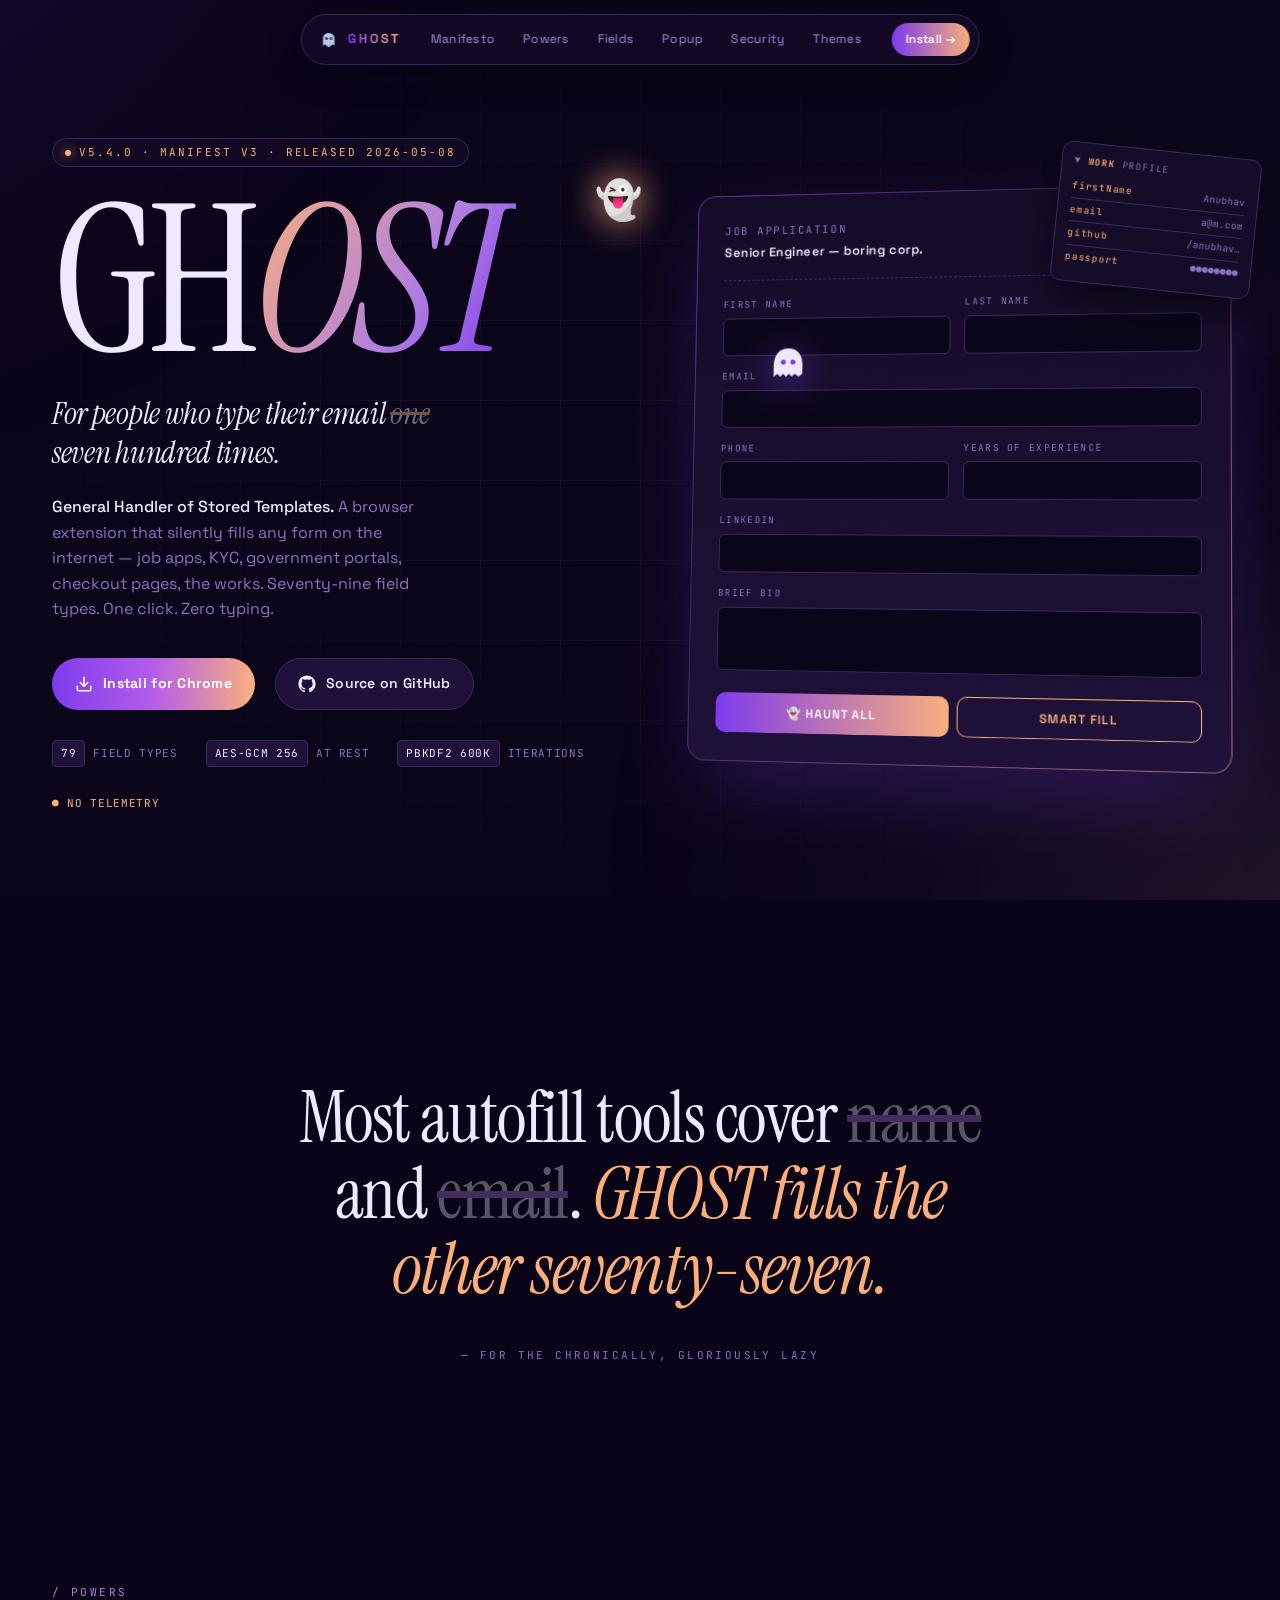
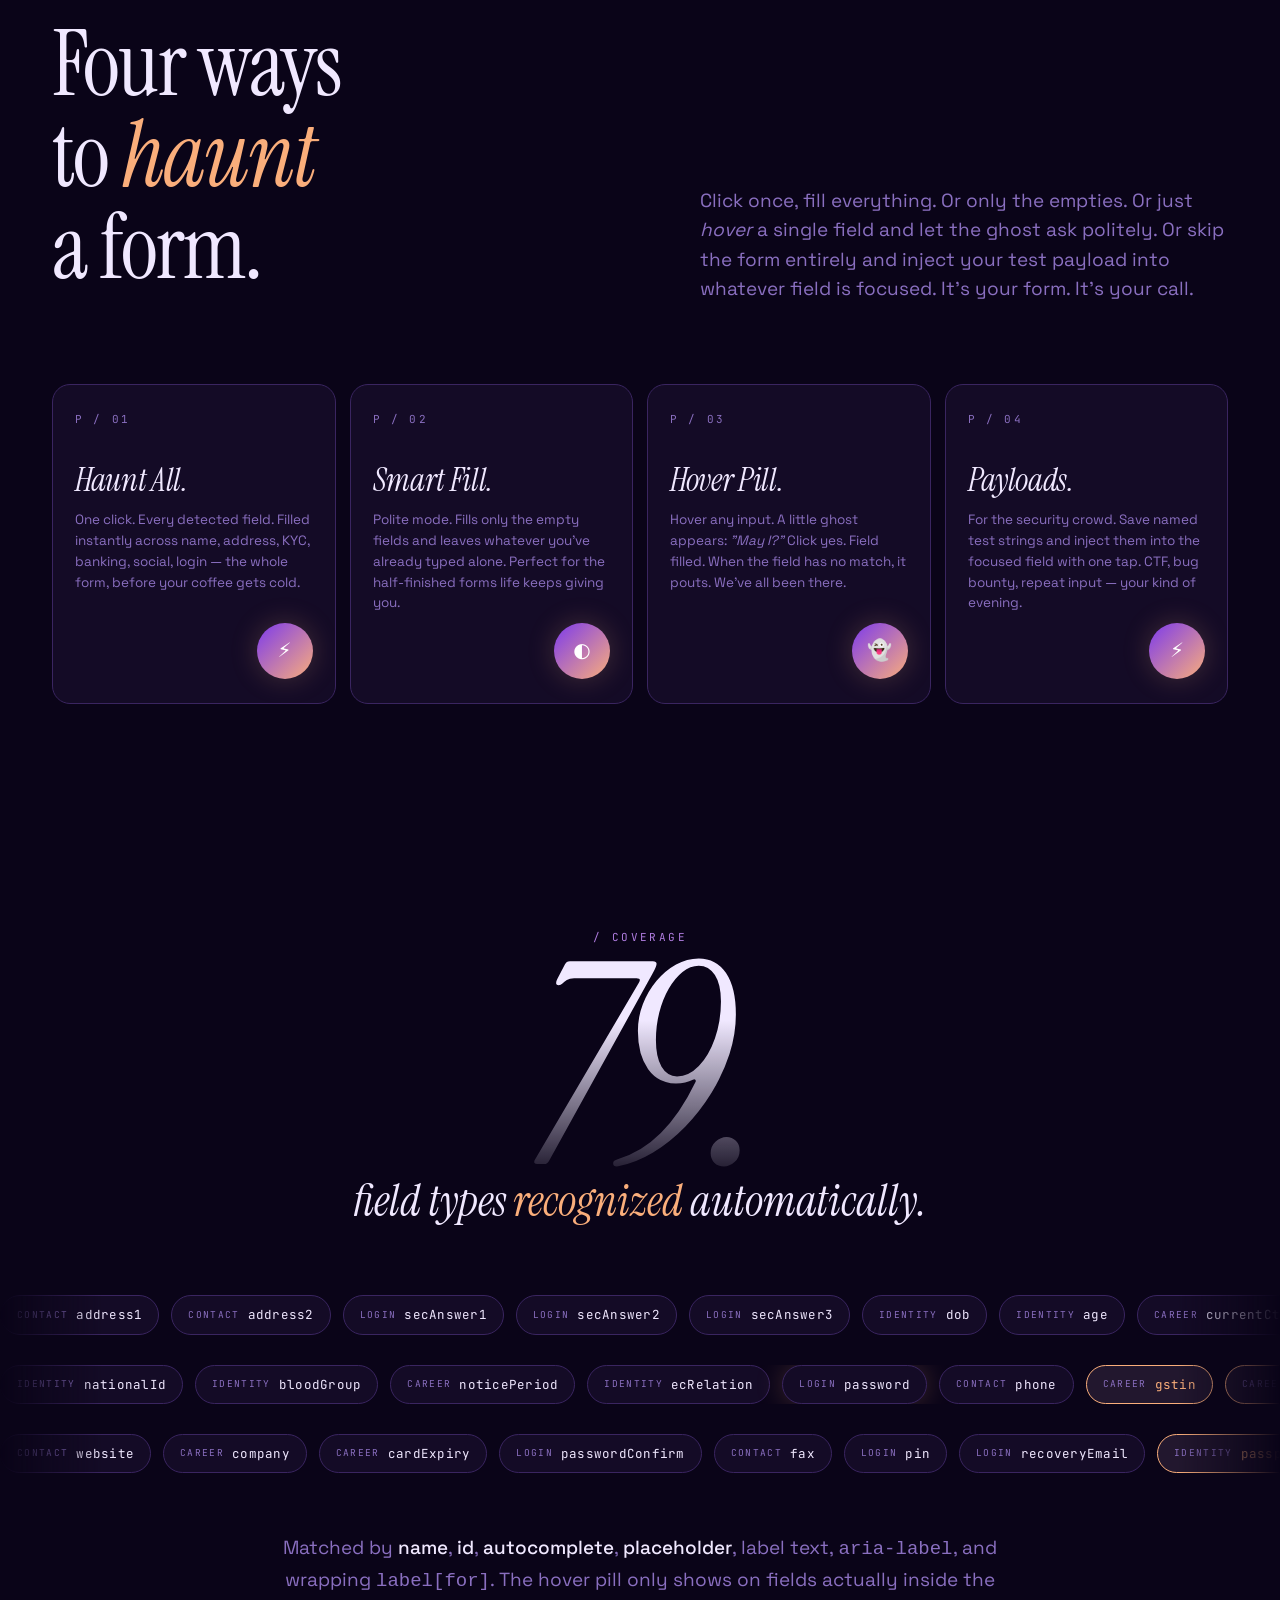
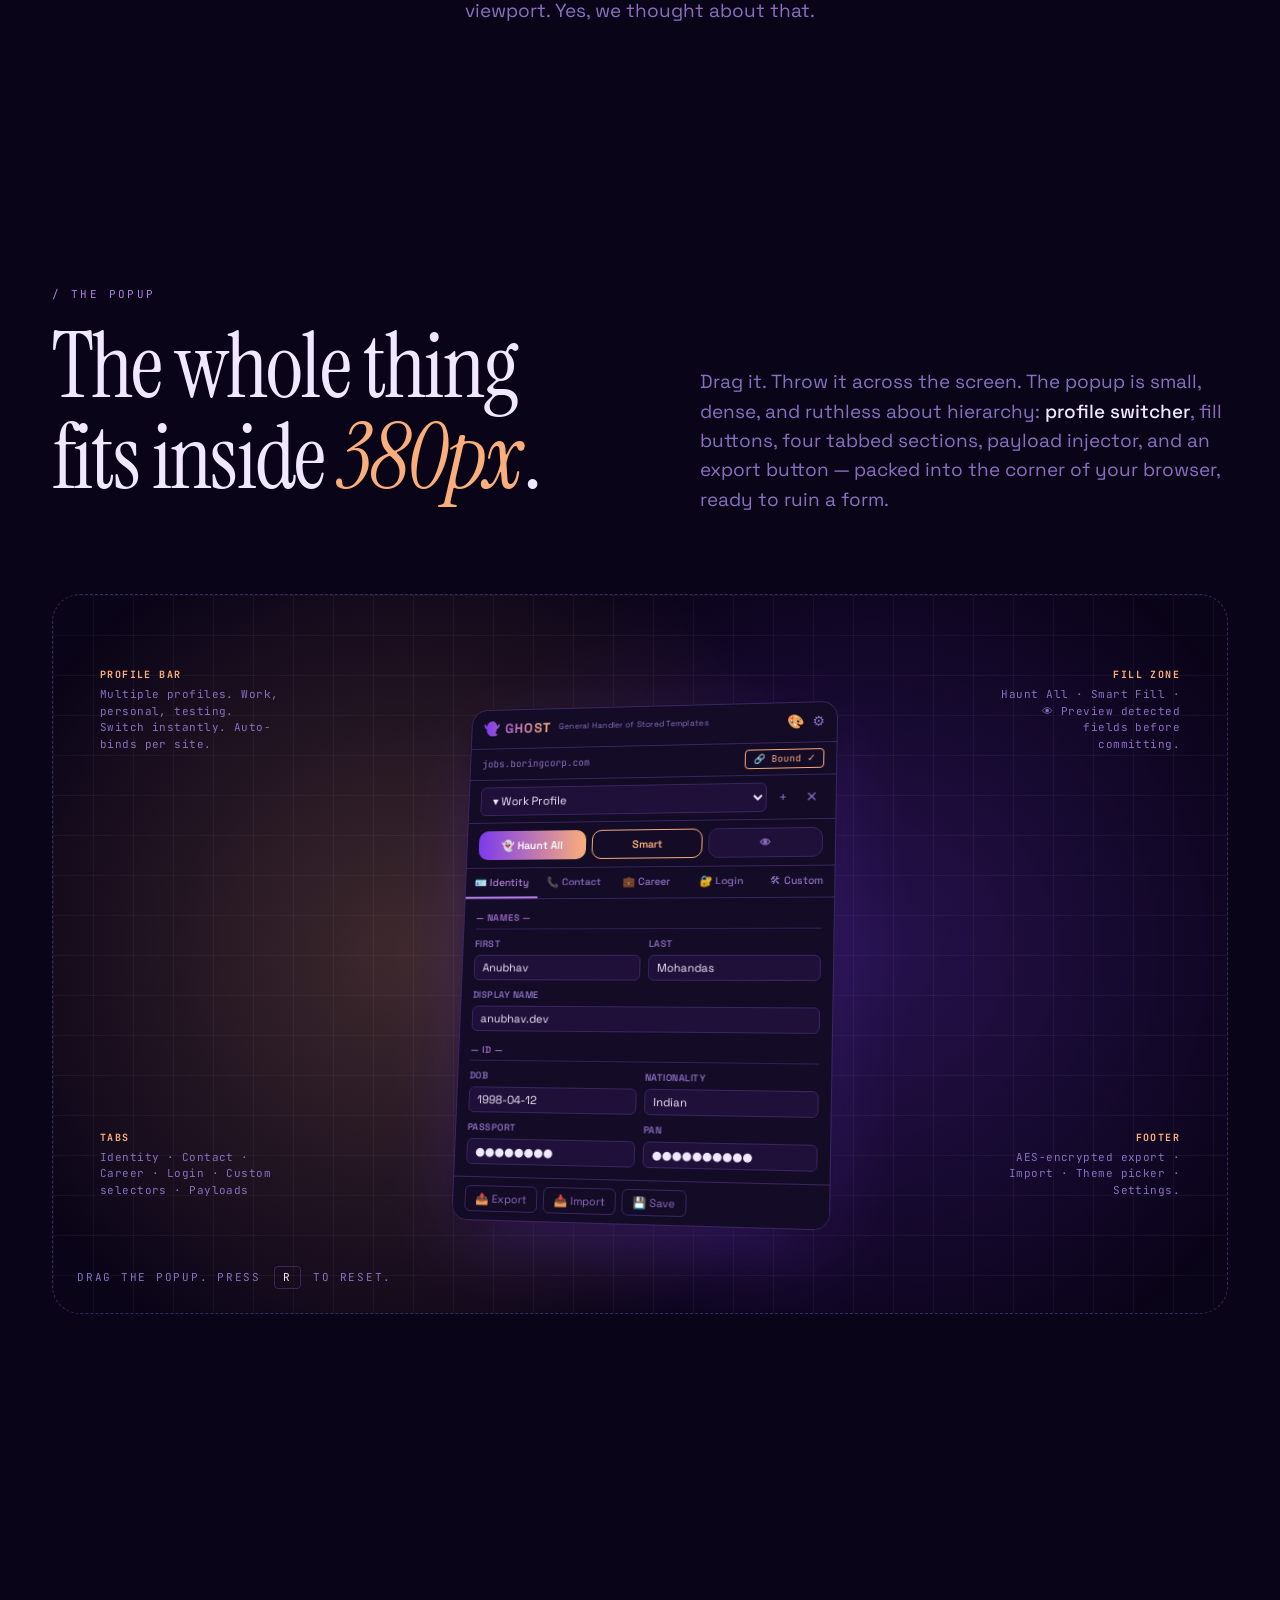
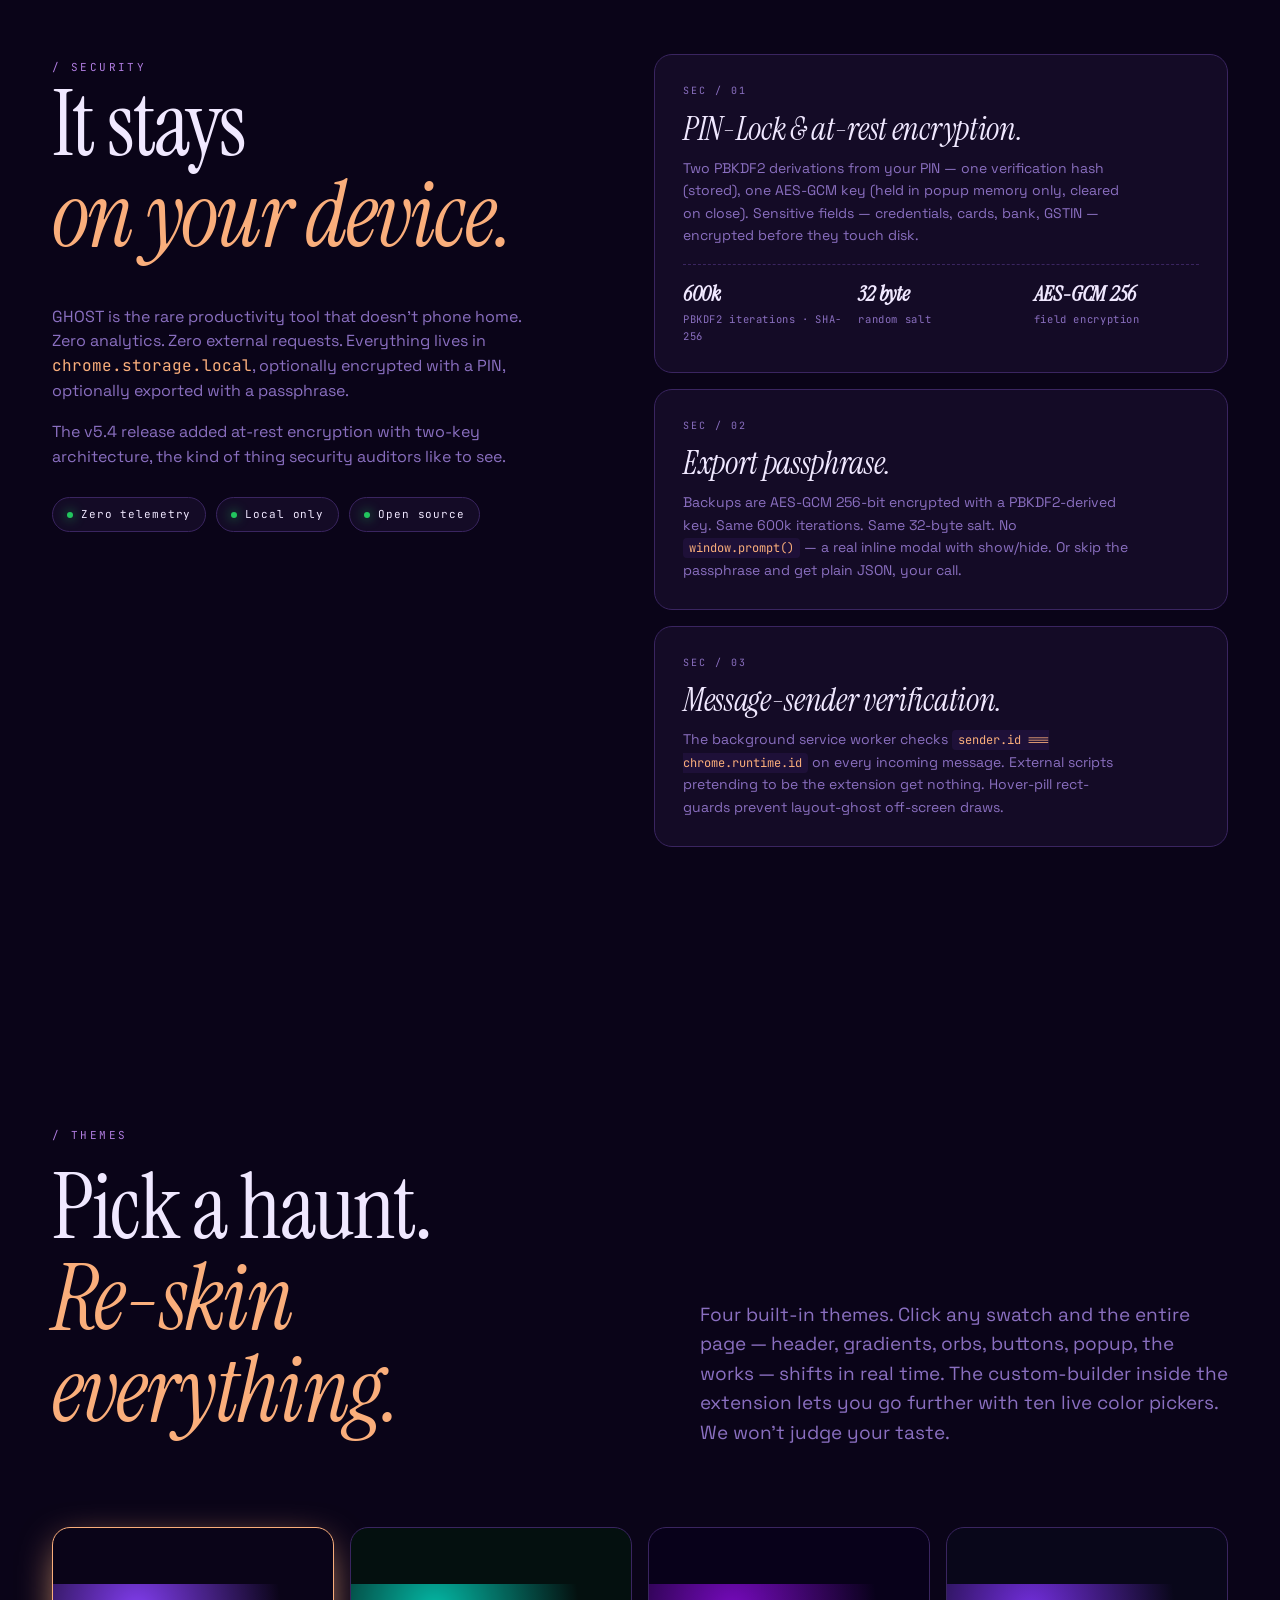
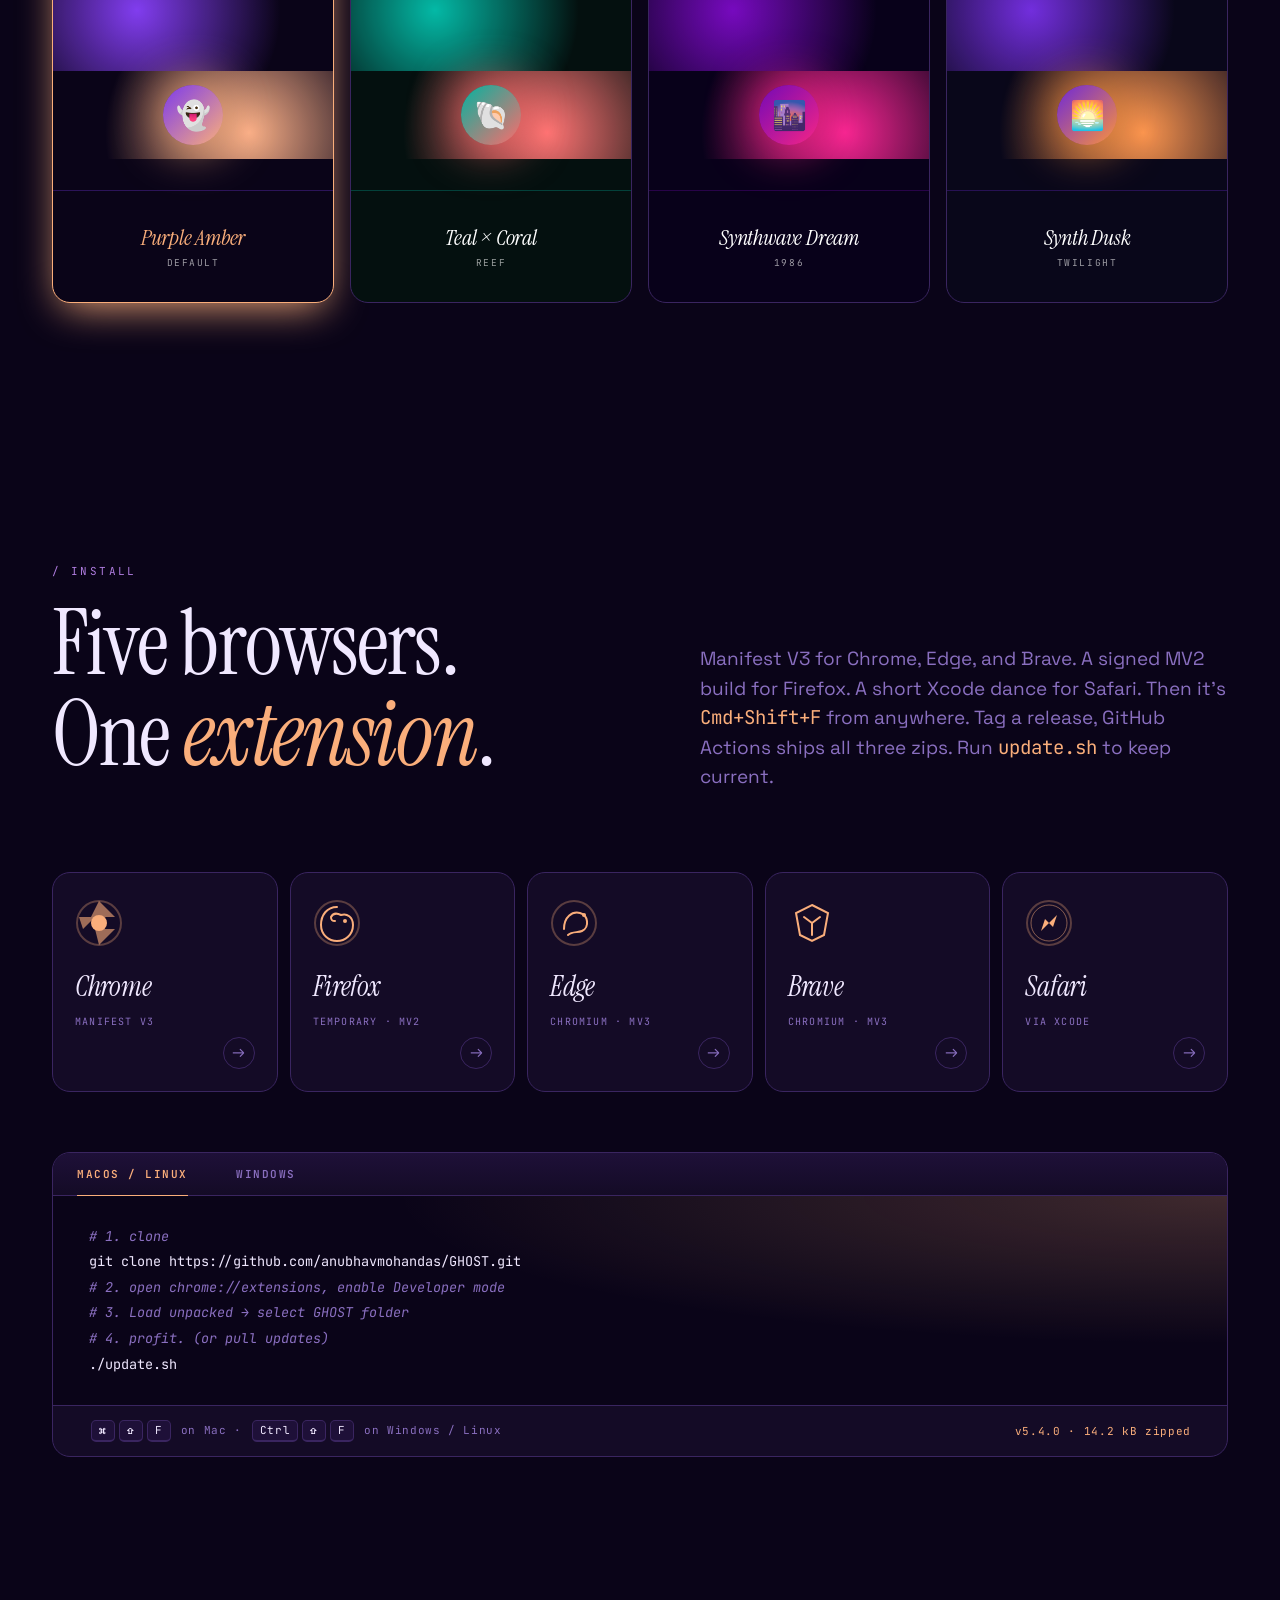
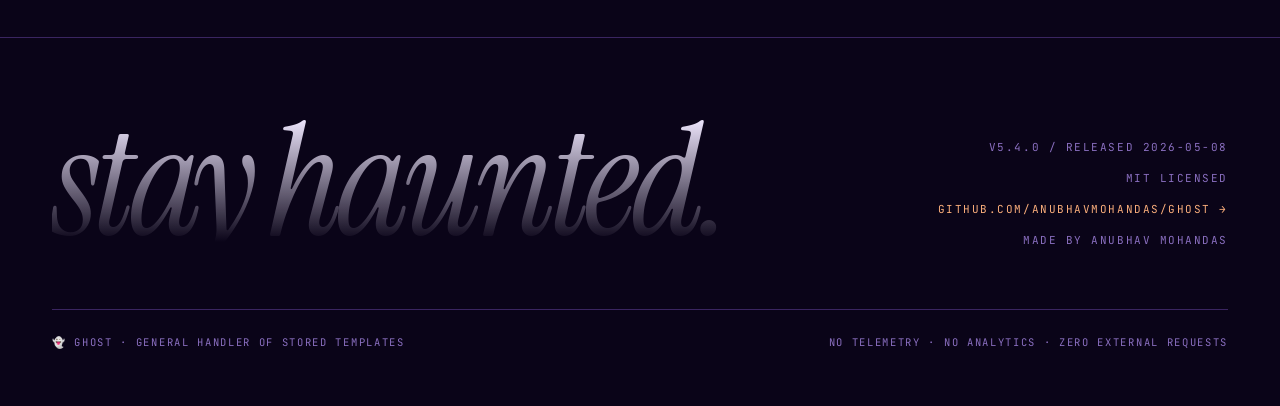
==== index.html @ e84647fb "Website" ====
<!doctype html>
<html lang="en">
<head>
<meta charset="utf-8" />
<meta name="viewport" content="width=device-width, initial-scale=1, viewport-fit=cover" />
<title>GHOST — General Handler of Stored Templates</title>
<meta name="description" content="A browser extension that silently fills any form. 79 field types. AES-GCM encrypted. For people who type their email one too many times." />
<link rel="icon" href="frontend/icons/icon128.png" />

<link rel="preconnect" href="https://fonts.googleapis.com" />
<link rel="preconnect" href="https://fonts.gstatic.com" crossorigin />
<link href="https://fonts.googleapis.com/css2?family=Instrument+Serif:ital@0;1&family=Space+Grotesk:wght@300;400;500;600;700&family=JetBrains+Mono:wght@400;500;600&display=swap" rel="stylesheet" />

<link rel="stylesheet" href="frontend/styles.css" />
<link rel="stylesheet" href="frontend/styles-2.css" />
<link rel="stylesheet" href="frontend/styles-3.css" />
</head>
<body data-theme="purple-amber" data-motion="high">

<!-- ════ Atmosphere ════ -->
<div class="atmosphere" aria-hidden="true">
  <div class="grid"></div>
  <div class="orb orb-a"></div>
  <div class="orb orb-b"></div>
  <div class="orb orb-c"></div>
</div>
<div class="grain" aria-hidden="true"></div>

<!-- ════ Nav ════ -->
<div class="nav-progress" id="navProgress"></div>
<nav class="nav" aria-label="Primary">
  <div class="nav-logo">
    <span class="mark"><img src="frontend/icons/icon128.png" alt="" /></span>
    <span class="word">GHOST</span>
  </div>
  <div class="nav-links">
    <a href="#manifesto" data-link>Manifesto</a>
    <a href="#pillars" data-link>Powers</a>
    <a href="#fields" data-link>Fields</a>
    <a href="#popup-section" data-link>Popup</a>
    <a href="#security" data-link>Security</a>
    <a href="#themes" data-link>Themes</a>
  </div>
  <a class="nav-cta" href="#install">Install →</a>
</nav>

<!-- ════ HERO ════ -->
<section class="hero" data-screen-label="01 Hero">
  <div class="wrap hero-grid">
    <div class="hero-copy">
      <span class="eyebrow"><span class="dot"></span>v5.4.0 · Manifest V3 · Released 2026-05-08</span>

      <h1 class="hero-wordmark"><span class="gh">GH</span><span class="ost">OST</span></h1>

      <p class="hero-sub">
        For people who type their email <span class="strike">one</span> seven hundred times.
      </p>

      <p class="hero-tagline">
        <strong>General Handler of Stored Templates.</strong>
        A browser extension that silently fills any form on the internet — job apps, KYC, government portals, checkout pages, the works.
        Seventy-nine field types. One click. Zero typing.
      </p>

      <div class="hero-ctas">
        <a class="btn primary" href="#install" style="font-size: 14px; font-weight: 700">
          <svg class="icon" viewBox="0 0 24 24" fill="none" stroke="currentColor" stroke-width="2" stroke-linecap="round" stroke-linejoin="round"><path d="M21 15v4a2 2 0 0 1-2 2H5a2 2 0 0 1-2-2v-4"/><polyline points="7 10 12 15 17 10"/><line x1="12" y1="15" x2="12" y2="3"/></svg>
          Install for Chrome
        </a>
        <a class="btn" href="https://github.com/anubhavmohandas/GHOST" target="_blank" rel="noopener">
          <svg class="icon" viewBox="0 0 24 24" fill="currentColor"><path d="M12 .5C5.65.5.5 5.65.5 12c0 5.08 3.29 9.39 7.86 10.91.58.11.79-.25.79-.56v-2c-3.2.7-3.87-1.36-3.87-1.36-.52-1.33-1.28-1.69-1.28-1.69-1.05-.72.08-.7.08-.7 1.16.08 1.77 1.19 1.77 1.19 1.03 1.77 2.7 1.26 3.36.97.1-.75.4-1.26.73-1.55-2.55-.29-5.23-1.28-5.23-5.7 0-1.26.45-2.29 1.19-3.1-.12-.29-.52-1.47.11-3.05 0 0 .97-.31 3.18 1.18.92-.26 1.91-.39 2.9-.39.99 0 1.98.13 2.9.39 2.21-1.49 3.18-1.18 3.18-1.18.63 1.58.23 2.76.11 3.05.74.81 1.19 1.84 1.19 3.1 0 4.43-2.69 5.41-5.25 5.69.41.36.78 1.05.78 2.12v3.14c0 .31.21.67.8.56C20.21 21.39 23.5 17.08 23.5 12 23.5 5.65 18.35.5 12 .5Z"/></svg>
          Source on GitHub
        </a>
      </div>

      <div class="hero-meta">
        <span><span class="badge">79</span> field types</span>
        <span><span class="badge">AES-GCM 256</span> at rest</span>
        <span><span class="badge">PBKDF2 600k</span> iterations</span>
        <span class="ok">● No telemetry</span>
      </div>
    </div>

    <!-- ── Hero stage: form + ghost cursor + tiny popup ── -->
    <div class="hero-stage">
      <div class="hero-mini-popup" id="miniPopup">
        <div class="h">▼ <strong>WORK</strong> profile</div>
        <div class="row"><span class="k">firstName</span><span class="v">Anubhav</span></div>
        <div class="row"><span class="k">email</span><span class="v">a@m.com</span></div>
        <div class="row"><span class="k">github</span><span class="v">/anubhav…</span></div>
        <div class="row"><span class="k">passport</span><span class="v">●●●●●●●●</span></div>
      </div>

      <div class="demo-form" id="demoForm">
        <div class="demo-form-header">
          <div>
            <div class="demo-form-title">job application
              <strong>Senior Engineer — boring corp.</strong>
            </div>
          </div>
          <div class="demo-form-window-controls"><span></span><span></span><span></span></div>
        </div>

        <div class="demo-fields">
          <label>First name<input type="text" data-fill="Anubhav" data-msg="May I?" /></label>
          <label>Last name<input type="text" data-fill="Mohandas" data-msg="and more." /></label>
          <label class="full">Email<input type="email" data-fill="hello@anubhav.dev" data-msg="haunting…" /></label>
          <label>Phone<input type="tel" data-fill="+91 98765 43210" data-msg="filling" /></label>
          <label>Years of experience<input type="text" data-fill="5" data-msg="quick" /></label>
          <label class="full">LinkedIn<input type="url" data-fill="linkedin.com/in/anubhavmohandas" data-msg="too easy" /></label>
          <label class="full">Brief bio
            <textarea rows="2" data-fill="Engineer who refuses to type the same thing twice. Builds tools that fill forms so you don't have to." data-msg="bored already"></textarea>
          </label>
        </div>

        <div class="demo-actions">
          <button class="haunt">👻 Haunt All</button>
          <button class="smart">Smart Fill</button>
        </div>

        <div class="ghost-cursor" id="ghostCursor" data-msg="May I?">
          <svg viewBox="0 0 40 40">
            <path class="body" d="M20 4 C10 4 5 11 5 22 L5 33 L9 30 L12 33 L15 30 L18 33 L21 30 L24 33 L27 30 L31 33 L35 30 L35 22 C35 11 30 4 20 4 Z"/>
            <circle class="eye" cx="15" cy="18" r="2.6"/>
            <circle class="eye" cx="25" cy="18" r="2.6"/>
          </svg>
        </div>
        <div class="hover-pill" id="hoverPill">👻 May I?</div>
      </div>
    </div>
  </div>
</section>

<!-- ════ MANIFESTO ════ -->
<section class="manifesto" id="manifesto" data-screen-label="02 Manifesto">
  <div class="wrap">
    <p class="quote">
      Most autofill tools cover <span class="strike">name</span> and <span class="strike">email</span>.
      <em>GHOST fills the other seventy-seven.</em>
    </p>
    <p class="attribution">— for the chronically, gloriously lazy</p>
  </div>
</section>

<!-- ════ PILLARS ════ -->
<section class="pillars" id="pillars" data-screen-label="03 Powers">
  <div class="wrap">
    <div class="section-head">
      <div>
        <span class="kicker">/ powers</span>
        <h2 class="h-section">Four ways<br/>to <em>haunt</em><br/>a form.</h2>
      </div>
      <p class="lede">
        Click once, fill everything. Or only the empties. Or just <em>hover</em> a single field and let the ghost ask politely. Or skip the form entirely and inject your test payload into whatever field is focused. It's your form. It's your call.
      </p>
    </div>

    <div class="pillars-grid">
      <div class="pillar-card">
        <div class="num">P / 01</div>
        <div class="name">Haunt All.</div>
        <p class="desc">One click. Every detected field. Filled instantly across name, address, KYC, banking, social, login — the whole form, before your coffee gets cold.</p>
        <div class="glyph">⚡</div>
      </div>
      <div class="pillar-card">
        <div class="num">P / 02</div>
        <div class="name">Smart Fill.</div>
        <p class="desc">Polite mode. Fills only the empty fields and leaves whatever you've already typed alone. Perfect for the half-finished forms life keeps giving you.</p>
        <div class="glyph">◐</div>
      </div>
      <div class="pillar-card">
        <div class="num">P / 03</div>
        <div class="name">Hover Pill.</div>
        <p class="desc">Hover any input. A little ghost appears: <em>"May I?"</em> Click yes. Field filled. When the field has no match, it pouts. We've all been there.</p>
        <div class="glyph">👻</div>
      </div>
      <div class="pillar-card">
        <div class="num">P / 04</div>
        <div class="name">Payloads.</div>
        <p class="desc">For the security crowd. Save named test strings and inject them into the focused field with one tap. CTF, bug bounty, repeat input — your kind of evening.</p>
        <div class="glyph">⚡</div>
      </div>
    </div>
  </div>
</section>

<!-- ════ FIELDS marquee ════ -->
<section class="fields" id="fields" data-screen-label="04 Fields">
  <div class="wrap">
    <div class="fields-headline">
      <span class="kicker">/ coverage</span>
      <div class="count">79.</div>
      <p class="caption">field types <em>recognized</em> automatically.</p>
    </div>
  </div>

  <div class="marquee">
    <div class="marquee-track" id="marqueeA"></div>
  </div>
  <div class="marquee reverse">
    <div class="marquee-track" id="marqueeB"></div>
  </div>
  <div class="marquee">
    <div class="marquee-track" id="marqueeC"></div>
  </div>

  <div class="wrap" style="margin-top: 60px; text-align: center;">
    <p class="lede" style="margin: 0 auto;">
      Matched by <strong>name</strong>, <strong>id</strong>, <strong>autocomplete</strong>, <strong>placeholder</strong>, label text, <code>aria-label</code>, and wrapping <code>label[for]</code>. The hover pill only shows on fields actually inside the viewport. Yes, we thought about that.
    </p>
  </div>
</section>

<!-- ════ Floating popup ════ -->
<section class="popup-section" id="popup-section" data-screen-label="05 The Popup">
  <div class="wrap">
    <div class="section-head">
      <div>
        <span class="kicker">/ the popup</span>
        <h2 class="h-section">The whole thing<br/>fits inside <em>380px</em>.</h2>
      </div>
      <p class="lede">
        Drag it. Throw it across the screen. The popup is small, dense, and ruthless about hierarchy: <strong>profile switcher</strong>, fill buttons, four tabbed sections, payload injector, and an export button — packed into the corner of your browser, ready to ruin a form.
      </p>
    </div>
  </div>

  <div class="wrap">
    <div class="popup-stage" id="popupStage">
      <div class="stage-grid"></div>

      <div class="callout tl">
        <strong>Profile bar</strong>
        Multiple profiles. Work, personal, testing. Switch instantly. Auto-binds per site.
      </div>
      <div class="callout tr">
        <strong>Fill zone</strong>
        Haunt All · Smart Fill · 👁 Preview detected fields before committing.
      </div>
      <div class="callout bl">
        <strong>Tabs</strong>
        Identity · Contact · Career · Login · Custom selectors · Payloads
      </div>
      <div class="callout br">
        <strong>Footer</strong>
        AES-encrypted export · Import · Theme picker · Settings.
      </div>

      <!-- The actual popup recreation -->
      <div class="popup-card" id="popupCard">
        <div class="pc-header">
          <div class="pc-logo">
            <span class="gw">👻 GHOST</span>
            <span class="sub">General Handler of Stored Templates</span>
          </div>
          <div class="pc-icons"><span>🎨</span><span>⚙</span></div>
        </div>
        <div class="pc-site">
          <span>jobs.boringcorp.com</span>
          <span class="bound">🔗 Bound ✓</span>
        </div>
        <div class="pc-profile">
          <select>
            <option>▾ Work Profile</option>
            <option>▾ Personal</option>
            <option>▾ Pentest</option>
          </select>
          <button class="ib">+</button>
          <button class="ib">✕</button>
        </div>
        <div class="pc-fill">
          <button class="haunt">👻 Haunt All</button>
          <button class="smart">Smart</button>
          <button class="prev">👁</button>
        </div>
        <div class="pc-tabs">
          <button class="t active">🪪 Identity</button>
          <button class="t">📞 Contact</button>
          <button class="t">💼 Career</button>
          <button class="t">🔐 Login</button>
          <button class="t">🛠 Custom</button>
        </div>
        <div class="pc-body">
          <div class="pc-section-label">— Names —</div>
          <div class="pc-field"><label>First</label><input value="Anubhav" /></div>
          <div class="pc-field"><label>Last</label><input value="Mohandas" /></div>
          <div class="pc-field full"><label>Display name</label><input value="anubhav.dev" /></div>
          <div class="pc-section-label">— ID —</div>
          <div class="pc-field"><label>DOB</label><input value="1998-04-12" /></div>
          <div class="pc-field"><label>Nationality</label><input value="Indian" /></div>
          <div class="pc-field"><label>Passport</label><input value="●●●●●●●●" /></div>
          <div class="pc-field"><label>PAN</label><input value="●●●●●●●●●●" /></div>
        </div>
        <div class="pc-footer">
          <button>📤 Export</button>
          <button>📥 Import</button>
          <button>💾 Save</button>
        </div>
      </div>

      <div class="hint">
        Drag the popup. Press <span class="key">R</span> to reset.
      </div>
    </div>
  </div>
</section>

<!-- ════ SECURITY ════ -->
<section class="security" id="security" data-screen-label="06 Security">
  <div class="wrap">
    <div class="security-grid">
      <div class="security-copy">
        <span class="kicker">/ security</span>
        <h2 class="h-section">It stays<br/><em>on your device.</em></h2>
        <p>
          GHOST is the rare productivity tool that doesn't phone home. Zero analytics. Zero external requests. Everything lives in <code style="font-family:var(--mono); color:var(--accent);">chrome.storage.local</code>, optionally encrypted with a PIN, optionally exported with a passphrase.
        </p>
        <p>
          The v5.4 release added at-rest encryption with two-key architecture, the kind of thing security auditors like to see.
        </p>
        <div class="badge-row">
          <span class="sec-badge"><span class="d"></span>Zero telemetry</span>
          <span class="sec-badge"><span class="d"></span>Local only</span>
          <span class="sec-badge"><span class="d"></span>Open source</span>
        </div>
      </div>

      <div class="sec-cards">
        <div class="sec-card">
          <div class="num">SEC / 01</div>
          <h3>PIN-Lock & at-rest encryption.</h3>
          <p class="body">Two PBKDF2 derivations from your PIN — one verification hash (stored), one AES-GCM key (held in popup memory only, cleared on close). Sensitive fields — credentials, cards, bank, GSTIN — encrypted before they touch disk.</p>
          <div class="specs">
            <div class="spec"><strong>600k</strong>PBKDF2 iterations · SHA-256</div>
            <div class="spec"><strong>32 byte</strong>random salt</div>
            <div class="spec"><strong>AES-GCM 256</strong>field encryption</div>
          </div>
        </div>

        <div class="sec-card">
          <div class="num">SEC / 02</div>
          <h3>Export passphrase.</h3>
          <p class="body">Backups are AES-GCM 256-bit encrypted with a PBKDF2-derived key. Same 600k iterations. Same 32-byte salt. No <code>window.prompt()</code> — a real inline modal with show/hide. Or skip the passphrase and get plain JSON, your call.</p>
        </div>

        <div class="sec-card">
          <div class="num">SEC / 03</div>
          <h3>Message-sender verification.</h3>
          <p class="body">The background service worker checks <code>sender.id === chrome.runtime.id</code> on every incoming message. External scripts pretending to be the extension get nothing. Hover-pill rect-guards prevent layout-ghost off-screen draws.</p>
        </div>
      </div>
    </div>
  </div>
</section>

<!-- ════ THEMES ════ -->
<section class="themes" id="themes" data-screen-label="07 Themes">
  <div class="wrap">
    <div class="section-head">
      <div>
        <span class="kicker">/ themes</span>
        <h2 class="h-section">Pick a haunt.<br/><em>Re-skin everything.</em></h2>
      </div>
      <p class="lede">
        Four built-in themes. Click any swatch and the entire page — header, gradients, orbs, buttons, popup, the works — shifts in real time. The custom-builder inside the extension lets you go further with ten live color pickers. We won't judge your taste.
      </p>
    </div>

    <div class="themes-row" id="themesRow"></div>
  </div>
</section>

<!-- ════ INSTALL ════ -->
<section class="install" id="install" data-screen-label="08 Install">
  <div class="wrap">
    <div class="section-head">
      <div>
        <span class="kicker">/ install</span>
        <h2 class="h-section">Five browsers.<br/>One <em>extension</em>.</h2>
      </div>
      <p class="lede">
        Manifest V3 for Chrome, Edge, and Brave. A signed MV2 build for Firefox. A short Xcode dance for Safari. Then it's <code style="font-family:var(--mono); color:var(--accent);">Cmd+Shift+F</code> from anywhere. Tag a release, GitHub Actions ships all three zips. Run <code style="font-family:var(--mono); color:var(--accent);">update.sh</code> to keep current.
      </p>
    </div>

    <div class="install-grid">
      <a class="browser" href="https://github.com/anubhavmohandas/GHOST#chrome--edge--brave-manifest-v3" target="_blank" rel="noopener">
        <div class="logo">
          <svg viewBox="0 0 48 48" fill="none" aria-hidden="true">
            <circle cx="24" cy="24" r="22" stroke="currentColor" stroke-width="2" opacity="0.3"/>
            <circle cx="24" cy="24" r="8" fill="currentColor"/>
            <path d="M24 2 L40 18 H16 Z M40 30 L24 46 L20 30 Z M8 30 L4 18 H20 Z" fill="currentColor" opacity="0.6"/>
          </svg>
        </div>
        <div class="nm">Chrome</div>
        <div class="sub">Manifest V3</div>
        <div class="arrow">→</div>
      </a>
      <a class="browser" href="https://github.com/anubhavmohandas/GHOST#firefox" target="_blank" rel="noopener">
        <div class="logo">
          <svg viewBox="0 0 48 48" fill="none" aria-hidden="true">
            <circle cx="24" cy="24" r="22" stroke="currentColor" stroke-width="2" opacity="0.3"/>
            <path d="M24 8 C 14 8 8 16 8 26 C 8 36 16 42 24 42 C 32 42 40 36 40 26 C 40 18 34 14 28 16 C 24 14 20 14 18 18 C 18 22 20 22 22 22" stroke="currentColor" stroke-width="2" stroke-linecap="round"/>
            <circle cx="32" cy="22" r="2" fill="currentColor"/>
          </svg>
        </div>
        <div class="nm">Firefox</div>
        <div class="sub">Temporary · MV2</div>
        <div class="arrow">→</div>
      </a>
      <a class="browser" href="https://github.com/anubhavmohandas/GHOST#chrome--edge--brave-manifest-v3" target="_blank" rel="noopener">
        <div class="logo">
          <svg viewBox="0 0 48 48" fill="none" aria-hidden="true">
            <circle cx="24" cy="24" r="22" stroke="currentColor" stroke-width="2" opacity="0.3"/>
            <path d="M14 30 C 14 18 22 12 30 14 C 38 16 40 28 32 32 C 28 34 22 32 18 36" stroke="currentColor" stroke-width="2" stroke-linecap="round"/>
            <circle cx="34" cy="16" r="2" fill="currentColor"/>
          </svg>
        </div>
        <div class="nm">Edge</div>
        <div class="sub">Chromium · MV3</div>
        <div class="arrow">→</div>
      </a>
      <a class="browser" href="https://github.com/anubhavmohandas/GHOST#chrome--edge--brave-manifest-v3" target="_blank" rel="noopener">
        <div class="logo">
          <svg viewBox="0 0 48 48" fill="none" aria-hidden="true">
            <path d="M24 6 L40 14 L36 36 L24 42 L12 36 L8 14 Z" stroke="currentColor" stroke-width="2" fill="none"/>
            <path d="M16 18 L24 24 L32 18 M24 24 L24 36" stroke="currentColor" stroke-width="2" stroke-linecap="round"/>
          </svg>
        </div>
        <div class="nm">Brave</div>
        <div class="sub">Chromium · MV3</div>
        <div class="arrow">→</div>
      </a>
      <a class="browser" href="https://github.com/anubhavmohandas/GHOST#safari" target="_blank" rel="noopener">
        <div class="logo">
          <svg viewBox="0 0 48 48" fill="none" aria-hidden="true">
            <circle cx="24" cy="24" r="22" stroke="currentColor" stroke-width="2" opacity="0.3"/>
            <circle cx="24" cy="24" r="18" stroke="currentColor" stroke-width="1" opacity="0.5"/>
            <path d="M24 24 L32 16 L28 28 L24 24 L16 32 L20 20 Z" fill="currentColor"/>
          </svg>
        </div>
        <div class="nm">Safari</div>
        <div class="sub">via Xcode</div>
        <div class="arrow">→</div>
      </a>
    </div>

    <div class="install-quickstart">
      <div class="qs-tabs">
        <button class="qs-tab active" data-os="mac">macOS / Linux</button>
        <button class="qs-tab" data-os="win">Windows</button>
      </div>
      <div class="qs-code" id="qsCode">
<pre><span class="qc-c"># 1. clone</span>
git clone https://github.com/anubhavmohandas/GHOST.git
<span class="qc-c"># 2. open chrome://extensions, enable Developer mode</span>
<span class="qc-c"># 3. Load unpacked → select GHOST folder</span>
<span class="qc-c"># 4. profit. (or pull updates)</span>
./update.sh</pre>
      </div>
      <div class="qs-meta">
        <span><span class="kbd">⌘</span><span class="kbd">⇧</span><span class="kbd">F</span> on Mac · <span class="kbd">Ctrl</span><span class="kbd">⇧</span><span class="kbd">F</span> on Windows / Linux</span>
        <span class="qs-version">v5.4.0 · 14.2 kB zipped</span>
      </div>
    </div>
  </div>
</section>

<!-- ════ FOOTER ════ -->
<footer class="footer" data-screen-label="09 Footer">
  <div class="wrap">
    <div class="footer-grid">
      <div class="word">stay haunted.</div>
      <div class="footer-meta">
        <div>v5.4.0 / Released 2026-05-08</div>
        <div>MIT licensed</div>
        <div><a href="https://github.com/anubhavmohandas/GHOST" target="_blank" rel="noopener">github.com/anubhavmohandas/GHOST →</a></div>
        <div>Made by Anubhav Mohandas</div>
      </div>
    </div>
    <div class="footer-bottom">
      <span>👻 GHOST · General Handler of Stored Templates</span>
      <span>NO TELEMETRY · NO ANALYTICS · ZERO EXTERNAL REQUESTS</span>
    </div>
  </div>
</footer>

<!-- ════ TWEAKS PANEL ════ -->
<div class="tweaks-panel" id="tweaksPanel">
  <header>
    <h4>Tweaks</h4>
    <button class="close-btn" id="tweaksClose">✕</button>
  </header>

  <div class="tweak-section">
    <div class="tweak-label">Theme</div>
    <div class="tweak-options four" id="tweakThemes"></div>
  </div>

  <div class="tweak-section">
    <div class="tweak-label">Motion</div>
    <div class="tweak-options" id="tweakMotion">
      <button class="tweak-btn" data-motion="low">Subtle</button>
      <button class="tweak-btn active" data-motion="high">Full</button>
    </div>
  </div>

  <div class="tweak-section">
    <div class="tweak-label">Display Font</div>
    <div class="tweak-options" id="tweakFont">
      <button class="tweak-btn active" data-font="instrument">Instrument</button>
      <button class="tweak-btn" data-font="grotesk">All Grotesk</button>
    </div>
  </div>

  <div class="tweak-section">
    <div class="tweak-label">Demo</div>
    <div class="tweak-options" id="tweakDemo">
      <button class="tweak-btn" id="tweakReplay">↺ Replay form fill</button>
      <button class="tweak-btn" id="tweakResetPopup">↺ Reset popup</button>
    </div>
  </div>
</div>

<script src="frontend/ghost-site.js"></script>
</body>
</html>
---- frontend/styles.css ----
/* ═══════════════════════════════════════════════════════════════════════
   GHOST — Marketing Site
   Type: Instrument Serif (display) + Space Grotesk (sans) + JetBrains Mono
   Default theme: Purple Amber (cinematic deep)
   ═══════════════════════════════════════════════════════════════════════ */

:root {
  /* ── Purple Amber (default) ── */
  --bg:        #0a0418;
  --surface:   #140b26;
  --surface2:  #1e1038;
  --surface3:  #2a1848;
  --border:    #3a2560;
  --accent:    #FAAE7B;
  --accent-2:  #7c3aed;
  --highlight: #b07de0;
  --grad-a:    #7c3aed;
  --grad-b:    #FAAE7B;
  --text:      #f0e8ff;
  --text-muted:#8a6fc0;
  --accent-glow: rgba(250,174,123,0.22);

  --display: "Instrument Serif", "Times New Roman", serif;
  --sans:    "Space Grotesk", -apple-system, BlinkMacSystemFont, "Segoe UI", system-ui, sans-serif;
  --mono:    "JetBrains Mono", ui-monospace, "SF Mono", Menlo, monospace;

  --r-sm: 6px;
  --r:    10px;
  --r-lg: 18px;
  --r-xl: 28px;

  --shadow-lg: 0 30px 80px -20px rgba(124,58,237,0.35), 0 8px 24px -8px rgba(0,0,0,0.6);

  --motion: 1;
}

* { box-sizing: border-box; margin: 0; padding: 0; }
*::selection { background: var(--accent); color: #1c0a08; }

html, body {
  background: var(--bg);
  color: var(--text);
  font-family: var(--sans);
  font-size: 16px;
  line-height: 1.55;
  -webkit-font-smoothing: antialiased;
  -moz-osx-font-smoothing: grayscale;
  overflow-x: hidden;
  transition: background 0.6s ease, color 0.6s ease;
}

a { color: inherit; text-decoration: none; }
button { font-family: inherit; cursor: pointer; }

/* ── Scrollbar ── */
::-webkit-scrollbar { width: 8px; height: 8px; }
::-webkit-scrollbar-track { background: transparent; }
::-webkit-scrollbar-thumb { background: var(--border); border-radius: 4px; }
::-webkit-scrollbar-thumb:hover { background: var(--highlight); }

/* ════════════════════════════════════════════════════════════
   Atmosphere — gradient orbs, grid, vignettes
   ════════════════════════════════════════════════════════════ */
.atmosphere {
  position: fixed; inset: 0;
  pointer-events: none;
  z-index: 0;
  overflow: hidden;
}
.atmosphere .grid {
  position: absolute; inset: 0;
  background-image:
    linear-gradient(rgba(176,125,224,0.06) 1px, transparent 1px),
    linear-gradient(90deg, rgba(176,125,224,0.06) 1px, transparent 1px);
  background-size: 80px 80px;
  mask-image: radial-gradient(ellipse at center, #000 30%, transparent 75%);
  -webkit-mask-image: radial-gradient(ellipse at center, #000 30%, transparent 75%);
}
.atmosphere .orb {
  position: absolute;
  width: 800px; height: 800px;
  border-radius: 50%;
  filter: blur(180px);
  opacity: 0.18;
  animation: drift 22s ease-in-out infinite alternate;
}
.atmosphere .orb-a { top: -700px; left: -650px; background: var(--grad-a); }
.atmosphere .orb-b { bottom: -700px; right: -650px; background: var(--grad-b); opacity: 0.16; animation-duration: 28s; animation-delay: -8s; }
.atmosphere .orb-c { top: 70%; left: 70%; width: 500px; height: 500px; background: var(--highlight); opacity: 0.08; animation-duration: 35s; }

@keyframes drift {
  0%   { transform: translate(0,0) scale(1); }
  50%  { transform: translate(80px,-40px) scale(1.1); }
  100% { transform: translate(-60px,60px) scale(0.95); }
}

.grain {
  position: fixed; inset: 0;
  pointer-events: none; z-index: 2;
  opacity: 0.08;
  mix-blend-mode: overlay;
  background-image: url("data:image/svg+xml;utf8,<svg xmlns='http://www.w3.org/2000/svg' width='200' height='200'><filter id='n'><feTurbulence type='fractalNoise' baseFrequency='0.9' numOctaves='2'/></filter><rect width='100%25' height='100%25' filter='url(%23n)' opacity='0.6'/></svg>");
}

/* low-motion */
body[data-motion="low"] .atmosphere .orb,
body[data-motion="low"] .ghost-cursor,
body[data-motion="low"] .marquee-track {
  animation: none !important;
}

/* ════════════════════════════════════════════════════════════
   Nav — sticky, with progress
   ════════════════════════════════════════════════════════════ */
.nav {
  position: fixed; top: 14px; left: 50%;
  transform: translateX(-50%);
  z-index: 50;
  display: flex; align-items: center; gap: 18px;
  padding: 8px 8px 8px 16px;
  background: color-mix(in oklab, var(--surface) 80%, transparent);
  backdrop-filter: blur(16px) saturate(140%);
  -webkit-backdrop-filter: blur(16px) saturate(140%);
  border: 1px solid var(--border);
  border-radius: 999px;
  font-size: 13px;
  box-shadow: 0 8px 32px rgba(0,0,0,0.4);
  max-width: calc(100vw - 28px);
}
.nav-logo {
  display: flex; align-items: center; gap: 8px;
  font-weight: 700; letter-spacing: 0.16em;
}
.nav-logo .mark {
  width: 22px; height: 22px;
  display: grid; place-items: center;
}
.nav-logo .mark img { width: 100%; height: 100%; display: block; }
.nav-logo .word {
  background: linear-gradient(90deg, var(--grad-a), var(--grad-b));
  -webkit-background-clip: text;
  background-clip: text;
  color: transparent;
}
.nav-links { display: flex; gap: 4px; }
.nav-links a {
  padding: 6px 12px;
  border-radius: 999px;
  font-size: 12.5px;
  color: var(--text-muted);
  font-weight: 500;
  letter-spacing: 0.02em;
  transition: color 0.2s, background 0.2s;
  position: relative;
}
.nav-links a:hover { color: var(--text); background: var(--surface2); }
.nav-links a.active { color: var(--accent); }
.nav-links a.active::before {
  content: ""; position: absolute;
  left: 8px; right: 8px; bottom: 1px;
  height: 1px; background: var(--accent);
}
.nav-cta {
  display: inline-flex; align-items: center; gap: 6px;
  padding: 7px 14px;
  font-size: 12px; font-weight: 600;
  border-radius: 999px;
  background: linear-gradient(90deg, var(--grad-a), var(--grad-b));
  color: #fff;
  letter-spacing: 0.03em;
  border: none;
  white-space: nowrap;
  flex-shrink: 0;
  transition: transform 0.15s, box-shadow 0.2s;
}
.nav-cta:hover { transform: translateY(-1px); box-shadow: 0 0 24px var(--accent-glow); }

.nav-progress {
  position: fixed; top: 0; left: 0;
  height: 2px;
  background: linear-gradient(90deg, var(--grad-a), var(--grad-b));
  z-index: 60;
  width: 0%;
  transition: width 0.1s linear;
}

/* ════════════════════════════════════════════════════════════
   Layout & headings
   ════════════════════════════════════════════════════════════ */
section { position: relative; z-index: 1; }
.wrap { width: 100%; max-width: 1240px; margin: 0 auto; padding: 0 32px; }
.eyebrow {
  display: inline-flex; align-items: center; gap: 8px;
  font-family: var(--mono);
  font-size: 11px;
  text-transform: uppercase;
  letter-spacing: 0.18em;
  color: var(--accent);
  padding: 5px 12px;
  border: 1px solid var(--border);
  border-radius: 999px;
  background: color-mix(in oklab, var(--surface) 70%, transparent);
}
.eyebrow .dot {
  width: 6px; height: 6px; border-radius: 50%;
  background: var(--accent);
  box-shadow: 0 0 12px var(--accent);
  animation: pulse 1.8s ease-in-out infinite;
}
@keyframes pulse {
  0%,100% { opacity: 1; }
  50% { opacity: 0.35; }
}

h1, h2, h3, h4 { font-family: var(--display); font-weight: 400; letter-spacing: -0.01em; line-height: 1; }
.italic { font-style: italic; font-family: var(--display); }

.h-display {
  font-family: var(--display);
  font-size: clamp(72px, 14vw, 220px);
  line-height: 0.88;
  letter-spacing: -0.04em;
  font-weight: 400;
}
.h-display em { font-style: italic; color: var(--accent); }

.h-section {
  font-family: var(--display);
  font-size: clamp(44px, 7vw, 96px);
  line-height: 1.02;
  letter-spacing: -0.02em;
  padding-bottom: 0.12em;
}
.h-section em { color: var(--accent); }

.kicker {
  font-family: var(--mono);
  font-size: 11px;
  text-transform: uppercase;
  letter-spacing: 0.22em;
  color: var(--highlight);
}

.lede {
  font-size: 19px;
  line-height: 1.55;
  color: var(--text-muted);
  max-width: 60ch;
}
.lede strong { color: var(--text); font-weight: 500; }
---- frontend/styles-2.css ----
/* ════════════════════════════════════════════════════════════
   HERO
   ════════════════════════════════════════════════════════════ */
.hero {
  min-height: 100vh;
  padding: 130px 0 80px;
  display: flex;
  align-items: center;
  position: relative;
}
.hero-grid {
  display: grid;
  grid-template-columns: 1.05fr 1fr;
  gap: 60px;
  align-items: center;
}
.hero-copy { position: relative; z-index: 3; }
.hero-copy .eyebrow { margin-bottom: 28px; }

.hero-wordmark {
  font-family: var(--display);
  font-size: clamp(96px, 16vw, 240px);
  line-height: 0.84;
  letter-spacing: -0.04em;
  font-weight: 400;
  position: relative;
}
.hero-wordmark .gh { display: inline-block; }
.hero-wordmark .ost {
  display: inline-block;
  font-style: italic;
  background: linear-gradient(120deg, var(--accent) 0%, var(--highlight) 60%, var(--grad-a) 100%);
  -webkit-background-clip: text;
  background-clip: text;
  color: transparent;
}
.hero-wordmark::after {
  content: "👻";
  position: absolute;
  top: -10px; right: -10px;
  font-size: 38px;
  filter: drop-shadow(0 0 18px var(--accent));
  animation: float 4s ease-in-out infinite;
}
@keyframes float {
  0%, 100% { transform: translateY(0) rotate(-6deg); }
  50%      { transform: translateY(-14px) rotate(4deg); }
}

.hero-sub {
  margin-top: 28px;
  font-family: var(--display);
  font-style: italic;
  font-size: clamp(22px, 2.4vw, 32px);
  line-height: 1.25;
  color: var(--text);
  max-width: 28ch;
  letter-spacing: -0.01em;
}
.hero-sub .strike { text-decoration: line-through; opacity: 0.45; text-decoration-color: var(--accent); }

.hero-tagline {
  margin-top: 22px;
  font-size: 16px;
  color: var(--text-muted);
  max-width: 38ch;
  line-height: 1.6;
}
.hero-tagline strong { color: var(--text); font-weight: 500; }

.hero-ctas {
  margin-top: 36px;
  display: flex; flex-wrap: wrap; gap: 20px;
}
.btn {
  display: inline-flex; align-items: center; gap: 10px;
  padding: 14px 22px;
  font-size: 14px; font-weight: 600;
  border-radius: 999px;
  border: 1px solid var(--border);
  background: var(--surface2);
  color: var(--text);
  font-family: var(--sans);
  letter-spacing: 0.02em;
  white-space: nowrap;
  transition: transform 0.15s, box-shadow 0.2s, border-color 0.2s, background 0.2s;
}
.btn:hover { transform: translateY(-2px); border-color: var(--highlight); }
.btn.primary {
  background: linear-gradient(90deg, var(--grad-a) 0%, #b45ce8 50%, var(--grad-b) 100%);
  color: #fff;
  border: none;
  padding: 15px 23px;
  box-shadow: none;
}
.btn.primary:hover { filter: brightness(1.08); }
.btn .chev { transition: transform 0.2s; }
.btn:hover .chev { transform: translateX(3px); }
.btn .icon { width: 18px; height: 18px; }

.hero-meta {
  margin-top: 30px;
  display: flex; gap: 28px; flex-wrap: wrap;
  font-family: var(--mono);
  font-size: 11px;
  color: var(--text-muted);
  letter-spacing: 0.06em;
  text-transform: uppercase;
}
.hero-meta span { display: inline-flex; align-items: center; gap: 8px; }
.hero-meta .badge {
  background: var(--surface2); border: 1px solid var(--border);
  padding: 4px 8px; border-radius: 4px;
  color: var(--text);
}
.hero-meta .ok { color: var(--accent); }

/* ── Hero demo card (the form being filled by a ghost cursor) ── */
.hero-stage {
  position: relative;
  perspective: 1600px;
}
.demo-form {
  position: relative;
  background: linear-gradient(180deg, var(--surface) 0%, var(--surface2) 100%);
  border: 1px solid var(--border);
  border-radius: var(--r-lg);
  padding: 28px;
  box-shadow: var(--shadow-lg);
  transform: rotateY(-8deg) rotateX(4deg);
  transform-style: preserve-3d;
  transition: transform 0.4s ease;
}
.hero-stage:hover .demo-form { transform: rotateY(-2deg) rotateX(0deg); }

.demo-form::before {
  content: "";
  position: absolute; inset: -1px;
  border-radius: inherit;
  padding: 1px;
  background: linear-gradient(135deg, var(--grad-a), transparent 40%, var(--grad-b) 90%);
  -webkit-mask: linear-gradient(#000 0 0) content-box, linear-gradient(#000 0 0);
  -webkit-mask-composite: xor;
  mask-composite: exclude;
  opacity: 0.5;
  pointer-events: none;
}

.demo-form-header {
  display: flex; align-items: center; justify-content: space-between;
  padding-bottom: 18px; margin-bottom: 18px;
  border-bottom: 1px dashed var(--border);
}
.demo-form-title { font-family: var(--mono); font-size: 11px; color: var(--text-muted); letter-spacing: 0.14em; text-transform: uppercase; }
.demo-form-title strong { color: var(--text); font-weight: 600; letter-spacing: 0.04em; text-transform: none; font-family: var(--sans); font-size: 13px; display: block; margin-top: 4px; }
.demo-form-window-controls { display: flex; gap: 6px; }
.demo-form-window-controls span { width: 10px; height: 10px; border-radius: 50%; background: var(--border); }
.demo-form-window-controls span:nth-child(1) { background: #ef4444; }
.demo-form-window-controls span:nth-child(2) { background: var(--accent); }
.demo-form-window-controls span:nth-child(3) { background: #22c55e; }

.demo-fields { display: grid; grid-template-columns: 1fr 1fr; gap: 14px; }
.demo-fields label {
  display: flex; flex-direction: column; gap: 6px;
  font-family: var(--mono);
  font-size: 9.5px;
  text-transform: uppercase;
  letter-spacing: 0.14em;
  color: var(--text-muted);
}
.demo-fields label.full { grid-column: 1 / -1; }
.demo-fields input,
.demo-fields textarea {
  background: var(--bg);
  border: 1px solid var(--border);
  border-radius: var(--r-sm);
  color: var(--text);
  padding: 10px 12px;
  font-size: 13px;
  font-family: var(--sans);
  outline: none;
  width: 100%;
  transition: border-color 0.2s, box-shadow 0.2s, background 0.2s;
}
.demo-fields input.is-filling,
.demo-fields textarea.is-filling {
  border-color: var(--accent);
  box-shadow: 0 0 0 3px var(--accent-glow);
  background: color-mix(in oklab, var(--accent) 8%, var(--bg));
}
.demo-fields input.is-filled,
.demo-fields textarea.is-filled {
  border-color: color-mix(in oklab, var(--accent) 40%, var(--border));
}
.demo-fields textarea { resize: none; min-height: 64px; font-family: var(--sans); }
.demo-fields .caret {
  display: inline-block; width: 1px; background: var(--accent);
  margin-left: 1px; height: 1em; vertical-align: -2px;
  animation: blink 1s steps(1) infinite;
}
@keyframes blink { 50% { opacity: 0; } }

.demo-actions {
  margin-top: 22px;
  display: flex; gap: 8px;
}
.demo-actions .haunt {
  flex: 1;
  padding: 11px 14px;
  border-radius: var(--r);
  background: linear-gradient(90deg, var(--grad-a), var(--grad-b));
  color: #fff;
  font-size: 12px;
  font-weight: 600;
  letter-spacing: 0.08em;
  text-transform: uppercase;
  border: none;
  display: flex; align-items: center; justify-content: center; gap: 8px;
}
.demo-actions .smart {
  flex: 1;
  padding: 11px 14px;
  border-radius: var(--r);
  background: transparent;
  color: var(--accent);
  border: 1px solid var(--accent);
  font-size: 12px;
  font-weight: 600;
  letter-spacing: 0.08em;
  text-transform: uppercase;
}

/* Ghost cursor */
.ghost-cursor {
  position: absolute;
  top: 0; left: 0;
  width: 40px; height: 40px;
  pointer-events: none;
  z-index: 10;
  transition: transform 0.9s cubic-bezier(0.65, 0, 0.35, 1);
  transform: translate(40px, 40px);
  filter: drop-shadow(0 6px 18px rgba(124,58,237,0.6));
}
.ghost-cursor svg { width: 100%; height: 100%; }
.ghost-cursor .body { fill: var(--text); }
.ghost-cursor .eye { fill: var(--accent-2); }
.ghost-cursor::after {
  content: attr(data-msg);
  position: absolute;
  top: 38px; left: 38px;
  white-space: nowrap;
  background: var(--surface2);
  border: 1px solid var(--accent);
  padding: 4px 9px;
  font-size: 10px;
  font-family: var(--mono);
  border-radius: 999px;
  color: var(--accent);
  letter-spacing: 0.06em;
  text-transform: uppercase;
  opacity: 0;
  transition: opacity 0.3s;
  box-shadow: 0 0 14px var(--accent-glow);
}
.ghost-cursor.is-talking::after { opacity: 1; }

/* hover pill floating preview */
.hover-pill {
  position: absolute;
  display: inline-flex; align-items: center; gap: 6px;
  padding: 4px 10px;
  background: linear-gradient(90deg, var(--grad-a), var(--grad-b));
  color: #fff;
  font-size: 10px;
  font-family: var(--mono);
  letter-spacing: 0.06em;
  border-radius: 999px;
  pointer-events: none;
  z-index: 11;
  box-shadow: 0 6px 16px rgba(124,58,237,0.4);
  opacity: 0;
  transition: opacity 0.3s, transform 0.4s;
}
.hover-pill.show { opacity: 1; }

/* tiny popup card floating beside hero */
.hero-mini-popup {
  position: absolute;
  top: -36px;
  right: -28px;
  width: 200px;
  background: var(--surface);
  border: 1px solid var(--border);
  border-radius: var(--r);
  padding: 12px;
  font-size: 11px;
  box-shadow: 0 18px 40px rgba(0,0,0,0.6);
  transform: rotate(6deg);
  z-index: 4;
  font-family: var(--mono);
  animation: float-pop 6s ease-in-out infinite;
}
@keyframes float-pop {
  0%,100% { transform: rotate(6deg) translateY(0); }
  50%     { transform: rotate(3deg) translateY(-8px); }
}
.hero-mini-popup .row { display: flex; justify-content: space-between; padding: 4px 0; border-bottom: 1px solid var(--border); }
.hero-mini-popup .row:last-child { border-bottom: none; }
.hero-mini-popup .k { color: var(--accent); font-size: 9.5px; letter-spacing: 0.08em; }
.hero-mini-popup .v { color: var(--text-muted); font-size: 9.5px; }
.hero-mini-popup .h { font-size: 9px; color: var(--text-muted); text-transform: uppercase; letter-spacing: 0.2em; margin-bottom: 6px; }
.hero-mini-popup .h strong { color: var(--accent); }

/* responsive */
@media (max-width: 980px) {
  .hero-grid { grid-template-columns: 1fr; gap: 80px; }
  .hero-mini-popup { display: none; }
  .demo-form { transform: none; }
}

/* ════════════════════════════════════════════════════════════
   MANIFESTO
   ════════════════════════════════════════════════════════════ */
.manifesto {
  padding: 180px 0 160px;
  text-align: center;
}
.manifesto .quote {
  font-family: var(--display);
  font-size: clamp(36px, 6vw, 72px);
  line-height: 1.05;
  letter-spacing: -0.02em;
  max-width: 22ch;
  margin: 0 auto;
  font-weight: 400;
}
.manifesto .quote em { color: var(--accent); font-style: italic; }
.manifesto .quote .strike { text-decoration: line-through; opacity: 0.35; text-decoration-color: var(--highlight); }
.manifesto .attribution {
  margin-top: 40px;
  font-family: var(--mono);
  font-size: 11px;
  letter-spacing: 0.22em;
  text-transform: uppercase;
  color: var(--text-muted);
}

/* ════════════════════════════════════════════════════════════
   PILLARS — 4 feature cards
   ════════════════════════════════════════════════════════════ */
.section-head {
  display: grid;
  grid-template-columns: 1fr 1fr;
  gap: 40px;
  align-items: end;
  margin-bottom: 80px;
}
.section-head .kicker { margin-bottom: 18px; display: block; }
.section-head .lede { margin-top: 0; justify-self: end; max-width: 44ch; }
@media (max-width: 800px) {
  .section-head { grid-template-columns: 1fr; }
  .section-head .lede { justify-self: start; }
}

.pillars { padding: 60px 0 140px; }
.pillars-grid {
  display: grid;
  grid-template-columns: repeat(4, 1fr);
  gap: 14px;
}
.pillar-card {
  position: relative;
  padding: 26px 22px 24px;
  background: var(--surface);
  border: 1px solid var(--border);
  border-radius: var(--r-lg);
  overflow: hidden;
  transition: transform 0.3s, border-color 0.3s, background 0.4s;
  min-height: 320px;
  display: flex;
  flex-direction: column;
}
.pillar-card:hover { transform: translateY(-6px); border-color: var(--accent); }
.pillar-card::before {
  content: "";
  position: absolute; inset: 0;
  background: radial-gradient(ellipse at top right, var(--accent-glow), transparent 60%);
  opacity: 0;
  transition: opacity 0.4s;
  pointer-events: none;
}
.pillar-card:hover::before { opacity: 1; }
.pillar-card .num {
  font-family: var(--mono);
  font-size: 11px;
  letter-spacing: 0.2em;
  color: var(--text-muted);
}
.pillar-card .name {
  margin-top: 36px;
  font-family: var(--display);
  font-size: 32px;
  font-style: italic;
  line-height: 1;
  letter-spacing: -0.01em;
}
.pillar-card .desc {
  margin-top: 14px;
  font-size: 13.5px;
  color: var(--text-muted);
  line-height: 1.55;
}
.pillar-card .glyph {
  margin-top: auto;
  align-self: flex-end;
  width: 56px; height: 56px;
  border-radius: 50%;
  background: linear-gradient(135deg, var(--grad-a), var(--grad-b));
  display: grid; place-items: center;
  font-size: 20px;
  color: #fff;
  box-shadow: 0 0 28px var(--accent-glow);
}
@media (max-width: 980px) {
  .pillars-grid { grid-template-columns: repeat(2, 1fr); }
}
@media (max-width: 560px) {
  .pillars-grid { grid-template-columns: 1fr; }
}

/* ════════════════════════════════════════════════════════════
   FIELDS MARQUEE — 79 field types
   ════════════════════════════════════════════════════════════ */
.fields { padding: 80px 0 120px; }
.fields-headline {
  text-align: center;
  margin-bottom: 60px;
}
.fields-headline .count {
  font-family: var(--display);
  font-size: clamp(120px, 22vw, 320px);
  line-height: 0.85;
  letter-spacing: -0.05em;
  background: linear-gradient(180deg, var(--text) 30%, transparent 100%);
  -webkit-background-clip: text;
  background-clip: text;
  color: transparent;
  font-style: italic;
}
.fields-headline .caption {
  font-family: var(--display);
  font-style: italic;
  font-size: clamp(24px, 3.4vw, 44px);
  margin-top: -20px;
  color: var(--text);
}
.fields-headline .caption em { color: var(--accent); }

.marquee {
  position: relative;
  overflow: hidden;
  margin: 30px 0;
  -webkit-mask-image: linear-gradient(90deg, transparent, #000 8%, #000 92%, transparent);
  mask-image: linear-gradient(90deg, transparent, #000 8%, #000 92%, transparent);
}
.marquee-track {
  display: flex;
  gap: 12px;
  width: max-content;
  animation: marquee 60s linear infinite;
}
.marquee.reverse .marquee-track { animation-direction: reverse; animation-duration: 70s; }
@keyframes marquee {
  from { transform: translateX(0); }
  to   { transform: translateX(-50%); }
}
.chip {
  display: inline-flex; align-items: center; gap: 8px;
  padding: 9px 16px;
  background: var(--surface);
  border: 1px solid var(--border);
  border-radius: 999px;
  font-family: var(--mono);
  font-size: 12.5px;
  color: var(--text);
  letter-spacing: 0.02em;
  white-space: nowrap;
}
.chip .sec {
  font-size: 9.5px;
  color: var(--text-muted);
  text-transform: uppercase;
  letter-spacing: 0.14em;
}
.chip.accent { border-color: var(--accent); color: var(--accent); background: color-mix(in oklab, var(--accent) 8%, var(--surface)); }
.chip.glow { box-shadow: 0 0 28px var(--accent-glow); }
---- frontend/styles-3.css ----
/* ════════════════════════════════════════════════════════════
   FLOATING POPUP (draggable 3D card)
   ════════════════════════════════════════════════════════════ */
.popup-section {
  padding: 140px 0;
  position: relative;
}
.popup-stage {
  position: relative;
  height: 720px;
  margin-top: 60px;
  border: 1px dashed var(--border);
  border-radius: var(--r-xl);
  background: 
    radial-gradient(circle at 30% 50%, var(--accent-glow), transparent 50%),
    radial-gradient(circle at 70% 50%, color-mix(in oklab, var(--grad-a) 25%, transparent), transparent 50%);
  overflow: hidden;
  perspective: 2000px;
}
.popup-stage .stage-grid {
  position: absolute; inset: 0;
  background-image:
    linear-gradient(rgba(255,255,255,0.04) 1px, transparent 1px),
    linear-gradient(90deg, rgba(255,255,255,0.04) 1px, transparent 1px);
  background-size: 40px 40px;
  pointer-events: none;
}
.popup-stage .hint {
  position: absolute;
  bottom: 24px; left: 24px;
  font-family: var(--mono);
  font-size: 11px;
  color: var(--text-muted);
  letter-spacing: 0.16em;
  text-transform: uppercase;
}
.popup-stage .hint .key {
  display: inline-block;
  padding: 2px 8px;
  border: 1px solid var(--border);
  border-radius: 4px;
  margin: 0 4px;
  color: var(--text);
}

.popup-card {
  position: absolute;
  top: 50%; left: 50%;
  width: 380px;
  background: var(--surface);
  border: 1px solid var(--border);
  border-radius: 16px;
  overflow: hidden;
  font-size: 12px;
  box-shadow: var(--shadow-lg);
  cursor: grab;
  user-select: none;
  transition: box-shadow 0.3s;
  transform: translate(-50%, -50%) rotateY(-12deg) rotateX(8deg);
  transform-style: preserve-3d;
}
.popup-card.is-dragging { cursor: grabbing; box-shadow: 0 40px 100px -20px var(--grad-a); transition: none; }
.popup-card.is-dragging * { transition: none !important; }

.popup-card .pc-header {
  display: flex; align-items: center; justify-content: space-between;
  padding: 9px 12px;
  border-bottom: 1px solid var(--border);
  cursor: grab;
}
.popup-card .pc-logo {
  display: flex; align-items: center; gap: 8px;
  font-weight: 700; font-size: 14px; letter-spacing: 0.08em;
}
.popup-card .pc-logo .gw {
  background: linear-gradient(90deg, var(--grad-a), var(--grad-b));
  -webkit-background-clip: text; background-clip: text;
  color: transparent;
}
.popup-card .pc-logo .sub {
  font-size: 8.5px; color: var(--text-muted);
  letter-spacing: 0.03em; font-weight: 400;
  display: block; margin-top: -2px;
}
.popup-card .pc-icons { display: flex; gap: 8px; color: var(--text-muted); font-size: 14px; }
.popup-card .pc-icons span { cursor: pointer; transition: color 0.15s; }
.popup-card .pc-icons span:hover { color: var(--text); }

.popup-card .pc-site {
  display: flex; justify-content: space-between; align-items: center;
  padding: 6px 12px;
  border-bottom: 1px solid var(--border);
  font-family: var(--mono); font-size: 10px;
  color: var(--text-muted);
}
.popup-card .pc-site .bound {
  font-size: 9.5px;
  color: var(--accent);
  border: 1px solid var(--accent);
  padding: 2px 8px;
  border-radius: 4px;
}

.popup-card .pc-profile {
  display: flex; gap: 6px; align-items: center;
  padding: 7px 12px;
  border-bottom: 1px solid var(--border);
}
.popup-card .pc-profile select {
  flex: 1;
  background: var(--surface2); border: 1px solid var(--border);
  color: var(--text); border-radius: var(--r-sm);
  padding: 5px 8px; font-size: 12px; outline: none;
  font-family: var(--sans);
}
.popup-card .pc-profile .ib {
  background: none; border: none; color: var(--text-muted);
  cursor: pointer; font-size: 14px; padding: 2px 6px;
}

.popup-card .pc-fill {
  display: flex; gap: 6px;
  padding: 8px 12px;
  border-bottom: 1px solid var(--border);
}
.popup-card .pc-fill .haunt,
.popup-card .pc-fill .smart,
.popup-card .pc-fill .prev {
  flex: 1;
  padding: 7px 10px;
  font-size: 11px; font-weight: 600;
  border-radius: var(--r);
  border: none;
  text-align: center;
}
.popup-card .pc-fill .haunt {
  background: linear-gradient(90deg, var(--grad-a), var(--grad-b));
  color: #fff;
}
.popup-card .pc-fill .smart { background: transparent; color: var(--accent); border: 1px solid var(--accent); }
.popup-card .pc-fill .prev { background: var(--surface2); color: var(--text-muted); border: 1px solid var(--border); }

.popup-card .pc-tabs {
  display: flex;
  border-bottom: 1px solid var(--border);
}
.popup-card .pc-tabs .t {
  flex: 1;
  padding: 8px 4px;
  font-size: 10.5px;
  color: var(--text-muted);
  text-align: center;
  background: none; border: none;
  border-bottom: 2px solid transparent;
  cursor: pointer;
  white-space: nowrap;
  font-weight: 500;
  font-family: var(--sans);
}
.popup-card .pc-tabs .t.active { color: var(--highlight); border-bottom-color: var(--highlight); }

.popup-card .pc-body {
  padding: 12px;
  display: grid; grid-template-columns: 1fr 1fr; gap: 8px;
}
.popup-card .pc-section-label {
  grid-column: 1 / -1;
  font-size: 9.5px; font-weight: 700;
  text-transform: uppercase; letter-spacing: 0.08em;
  color: var(--highlight); opacity: 0.8;
  padding-bottom: 3px;
  border-bottom: 1px solid var(--border);
  margin-top: 4px;
}
.popup-card .pc-section-label:first-child { margin-top: 0; }
.popup-card .pc-field {
  display: flex; flex-direction: column; gap: 3px;
}
.popup-card .pc-field.full { grid-column: 1 / -1; }
.popup-card .pc-field label {
  font-size: 9.5px;
  color: var(--text-muted);
  text-transform: uppercase;
  letter-spacing: 0.05em;
  font-weight: 600;
}
.popup-card .pc-field input {
  background: var(--surface2);
  border: 1px solid var(--border);
  border-radius: var(--r-sm);
  color: var(--text);
  padding: 5px 8px;
  font-size: 11.5px;
  outline: none;
  font-family: var(--sans);
}

.popup-card .pc-footer {
  padding: 8px 12px;
  border-top: 1px solid var(--border);
  background: var(--surface);
  display: flex; gap: 6px;
}
.popup-card .pc-footer button {
  padding: 5px 10px;
  font-size: 11px;
  border-radius: var(--r-sm);
  border: 1px solid var(--border);
  background: transparent;
  color: var(--text-muted);
  font-family: var(--sans);
}

/* the floating callouts around the popup */
.callout {
  position: absolute;
  font-family: var(--mono);
  font-size: 11px;
  color: var(--text-muted);
  max-width: 180px;
  letter-spacing: 0.04em;
  line-height: 1.5;
  z-index: 3;
}
.callout strong { color: var(--accent); display: block; margin-bottom: 4px; font-size: 10px; letter-spacing: 0.14em; text-transform: uppercase; }
.callout .line {
  display: block; height: 1px; background: var(--border);
  margin: 8px 0;
}
.callout .arrow {
  position: absolute;
  width: 60px; height: 1px;
  background: var(--border);
}
.callout .arrow::after {
  content: ""; position: absolute; right: -1px; top: -3px;
  width: 7px; height: 7px;
  border-right: 1px solid var(--accent);
  border-bottom: 1px solid var(--accent);
  transform: rotate(-45deg);
}

.callout.tl { top: 10%; left: 4%; }
.callout.tr { top: 10%; right: 4%; text-align: right; }
.callout.bl { bottom: 16%; left: 4%; }
.callout.br { bottom: 16%; right: 4%; text-align: right; }

@media (max-width: 900px) {
  .callout { display: none; }
  .popup-stage { height: 600px; }
}

/* ════════════════════════════════════════════════════════════
   SECURITY
   ════════════════════════════════════════════════════════════ */
.security { padding: 140px 0 140px; position: relative; }
.security-grid {
  display: grid;
  grid-template-columns: 1fr 1.1fr;
  gap: 80px;
  align-items: start;
  margin-top: 60px;
}
.security-copy { position: sticky; top: 120px; }
.security-copy h2 { margin-bottom: 32px; }
.security-copy h2 + p { margin-top: 8px; }
.security-copy p { color: var(--text-muted); margin-top: 16px; max-width: 50ch; }
.security-copy .badge-row {
  display: flex; flex-wrap: wrap; gap: 10px;
  margin-top: 28px;
}
.sec-badge {
  display: inline-flex; align-items: center; gap: 8px;
  padding: 8px 14px;
  border: 1px solid var(--border);
  border-radius: 999px;
  font-family: var(--mono);
  font-size: 11px;
  letter-spacing: 0.08em;
  color: var(--text);
  background: var(--surface);
}
.sec-badge .d {
  width: 6px; height: 6px; border-radius: 50%;
  background: #22c55e;
  box-shadow: 0 0 12px #22c55e;
}

.sec-cards { display: flex; flex-direction: column; gap: 16px; }
.sec-card {
  position: relative;
  background: var(--surface);
  border: 1px solid var(--border);
  border-radius: var(--r-lg);
  padding: 28px;
  transition: border-color 0.3s, transform 0.3s;
}
.sec-card:hover { border-color: var(--accent); transform: translateX(-6px); }
.sec-card .num {
  font-family: var(--mono);
  font-size: 10px;
  color: var(--text-muted);
  letter-spacing: 0.2em;
}
.sec-card h3 {
  margin-top: 14px;
  font-family: var(--display);
  font-style: italic;
  font-size: 32px;
  letter-spacing: -0.01em;
}
.sec-card .body { margin-top: 12px; color: var(--text-muted); font-size: 14px; line-height: 1.6; max-width: 50ch; }
.sec-card .body code {
  font-family: var(--mono);
  font-size: 12px;
  color: var(--accent);
  background: var(--surface2);
  padding: 2px 6px;
  border-radius: 4px;
}
.sec-card .specs {
  margin-top: 18px;
  display: grid;
  grid-template-columns: repeat(auto-fit, minmax(140px, 1fr));
  gap: 10px;
  padding-top: 18px;
  border-top: 1px dashed var(--border);
}
.sec-card .specs .spec {
  font-family: var(--mono);
  font-size: 10.5px;
  color: var(--text-muted);
  letter-spacing: 0.06em;
}
.sec-card .specs .spec strong {
  display: block;
  color: var(--text);
  font-family: var(--display);
  font-style: italic;
  font-size: 22px;
  line-height: 1;
  letter-spacing: -0.01em;
  margin-bottom: 6px;
}

@media (max-width: 980px) {
  .security-grid { grid-template-columns: 1fr; gap: 50px; }
  .security-copy { position: static; }
}

/* ════════════════════════════════════════════════════════════
   THEMES
   ════════════════════════════════════════════════════════════ */
.themes { padding: 140px 0 120px; position: relative; }
.themes-row {
  display: grid;
  grid-template-columns: repeat(4, 1fr);
  gap: 16px;
  margin-top: 60px;
}
.theme-card {
  position: relative;
  border-radius: var(--r-lg);
  overflow: hidden;
  cursor: pointer;
  transition: transform 0.3s, border-color 0.3s;
  border: 1.5px solid var(--border);
  aspect-ratio: 3 / 4;
  background: var(--surface);
}
.theme-card:hover { transform: translateY(-6px); }
.theme-card.active { border-color: var(--accent); box-shadow: 0 12px 40px -10px var(--accent); }
.theme-card .swatch {
  height: 70%;
  position: relative;
  display: grid;
  grid-template-rows: 1fr 1fr 1fr;
}
.theme-card .swatch > div { position: relative; }
.theme-card .swatch .glow {
  position: absolute; inset: 0;
  background: radial-gradient(circle at 30% 30%, var(--g-a), transparent 70%);
  mix-blend-mode: screen;
}
.theme-card .swatch .glow2 {
  position: absolute; inset: 0;
  background: radial-gradient(circle at 70% 70%, var(--g-b), transparent 70%);
  mix-blend-mode: screen;
}
.theme-card .swatch .orb-icon {
  position: absolute;
  top: 50%; left: 50%;
  transform: translate(-50%, -50%);
  width: 60px; height: 60px;
  border-radius: 50%;
  background: linear-gradient(135deg, var(--g-a), var(--g-b));
  box-shadow: 0 0 50px var(--g-b);
  display: grid; place-items: center;
  font-size: 28px;
}
.theme-card .label {
  position: absolute; bottom: 0; left: 0; right: 0;
  padding: 16px 18px;
  height: 30%;
  display: flex; flex-direction: column; justify-content: center;
  border-top: 1px solid color-mix(in oklab, var(--g-a) 30%, transparent);
}
.theme-card .label .name {
  font-family: var(--display);
  font-size: 22px;
  font-style: italic;
  letter-spacing: -0.01em;
  color: #fff;
}
.theme-card .label .sub {
  font-family: var(--mono);
  font-size: 9.5px;
  color: rgba(255,255,255,0.6);
  letter-spacing: 0.16em;
  text-transform: uppercase;
  margin-top: 4px;
}
.theme-card.active .label .name { color: var(--g-b); }

@media (max-width: 900px) { .themes-row { grid-template-columns: repeat(2, 1fr); } }

/* ════════════════════════════════════════════════════════════
   INSTALL — browser cards
   ════════════════════════════════════════════════════════════ */
.install { padding: 140px 0 100px; }
.install-grid {
  display: grid;
  grid-template-columns: repeat(5, 1fr);
  gap: 12px;
  margin-top: 60px;
}
.browser {
  display: flex; flex-direction: column;
  background: var(--surface);
  border: 1px solid var(--border);
  border-radius: var(--r-lg);
  padding: 26px 22px;
  text-align: left;
  transition: transform 0.3s, border-color 0.3s, background 0.3s;
  position: relative;
  min-height: 220px;
}
.browser:hover {
  transform: translateY(-6px);
  border-color: var(--accent);
}
.browser .logo {
  width: 48px; height: 48px;
  display: grid; place-items: center;
  margin-bottom: 18px;
  color: var(--accent);
  transition: color 0.3s, transform 0.4s;
}
.browser:hover .logo { transform: rotate(-6deg) scale(1.08); color: var(--highlight); }
.browser .logo svg { width: 100%; height: 100%; }
.browser .nm {
  font-family: var(--display);
  font-style: italic;
  font-size: 28px;
  letter-spacing: -0.01em;
}
.browser .sub {
  font-family: var(--mono);
  font-size: 10px;
  color: var(--text-muted);
  letter-spacing: 0.12em;
  text-transform: uppercase;
  margin-top: 6px;
}
.browser .arrow {
  position: absolute;
  bottom: 22px; right: 22px;
  width: 32px; height: 32px;
  border-radius: 50%;
  display: grid; place-items: center;
  border: 1px solid var(--border);
  color: var(--text-muted);
  transition: all 0.2s;
}
.browser:hover .arrow {
  background: var(--accent);
  color: #1c0a08;
  border-color: var(--accent);
  transform: rotate(-45deg);
}

@media (max-width: 980px) { .install-grid { grid-template-columns: repeat(2, 1fr); } }
@media (max-width: 480px) { .install-grid { grid-template-columns: 1fr; } }

/* ── Quickstart code block ── */
.install-quickstart {
  margin-top: 60px;
  background: var(--surface);
  border: 1px solid var(--border);
  border-radius: var(--r-lg);
  overflow: hidden;
}
.qs-tabs {
  display: flex;
  border-bottom: 1px solid var(--border);
  background: linear-gradient(180deg, var(--surface2), var(--surface));
}
.qs-tab {
  padding: 14px 24px;
  background: transparent;
  border: none;
  color: var(--text-muted);
  font-family: var(--mono);
  font-size: 11px;
  letter-spacing: 0.14em;
  text-transform: uppercase;
  cursor: pointer;
  position: relative;
  font-weight: 600;
  transition: color 0.2s;
}
.qs-tab.active { color: var(--accent); }
.qs-tab.active::after {
  content: "";
  position: absolute; bottom: -1px; left: 24px; right: 24px;
  height: 1px;
  background: var(--accent);
}
.qs-code {
  padding: 28px 36px;
  font-family: var(--mono);
  font-size: 13.5px;
  color: var(--text);
  line-height: 1.9;
  overflow-x: auto;
  background:
    radial-gradient(ellipse at top right, var(--accent-glow), transparent 50%),
    var(--bg);
}
.qs-code pre {
  margin: 0;
  white-space: pre;
  font-family: var(--mono);
}
.qs-code .qc-c { color: var(--text-muted); font-style: italic; }
.qs-meta {
  display: flex;
  justify-content: space-between;
  align-items: center;
  padding: 14px 36px;
  border-top: 1px solid var(--border);
  font-family: var(--mono);
  font-size: 11px;
  color: var(--text-muted);
  letter-spacing: 0.06em;
  flex-wrap: wrap;
  gap: 12px;
}
.qs-meta .kbd {
  display: inline-grid;
  place-items: center;
  min-width: 24px; height: 22px;
  padding: 0 7px;
  border: 1px solid var(--border);
  border-bottom-width: 2px;
  border-radius: 5px;
  background: var(--surface2);
  color: var(--text);
  font-size: 11px;
  margin: 0 2px;
  font-family: var(--mono);
}
.qs-version { color: var(--accent); }

@media (max-width: 600px) {
  .qs-code { padding: 18px 20px; font-size: 12px; }
  .qs-meta { padding: 12px 20px; }
}

/* ════════════════════════════════════════════════════════════
   FOOTER
   ════════════════════════════════════════════════════════════ */
.footer { padding: 80px 0 60px; border-top: 1px solid var(--border); margin-top: 80px; }
.footer-grid {
  display: grid;
  grid-template-columns: 1fr auto;
  align-items: end;
  gap: 40px;
}
.footer .word {
  font-family: var(--display);
  font-style: italic;
  font-size: clamp(80px, 12vw, 180px);
  line-height: 0.85;
  letter-spacing: -0.04em;
  background: linear-gradient(180deg, var(--text) 0%, transparent 95%);
  -webkit-background-clip: text;
  background-clip: text;
  color: transparent;
}
.footer-meta {
  display: flex;
  flex-direction: column;
  gap: 14px;
  font-family: var(--mono);
  font-size: 11px;
  text-transform: uppercase;
  letter-spacing: 0.14em;
  color: var(--text-muted);
  text-align: right;
}
.footer-meta a { color: var(--accent); }
.footer-bottom {
  margin-top: 60px;
  padding-top: 24px;
  border-top: 1px solid var(--border);
  display: flex; justify-content: space-between;
  font-family: var(--mono);
  font-size: 10.5px;
  color: var(--text-muted);
  letter-spacing: 0.16em;
  text-transform: uppercase;
}

/* ════════════════════════════════════════════════════════════
   TWEAKS PANEL
   ════════════════════════════════════════════════════════════ */
.tweaks-panel {
  position: fixed;
  bottom: 24px; right: 24px;
  width: 300px;
  background: var(--surface);
  border: 1px solid var(--border);
  border-radius: var(--r-lg);
  padding: 18px;
  z-index: 100;
  font-size: 12px;
  box-shadow: 0 20px 60px rgba(0,0,0,0.6);
  display: none;
  font-family: var(--sans);
}
.tweaks-panel.active { display: block; animation: tk-in 0.2s ease; }
@keyframes tk-in { from { opacity: 0; transform: translateY(8px); } to { opacity: 1; transform: translateY(0); } }
.tweaks-panel header {
  display: flex; align-items: center; justify-content: space-between;
  padding-bottom: 12px;
  margin-bottom: 12px;
  border-bottom: 1px solid var(--border);
}
.tweaks-panel header h4 {
  font-family: var(--mono);
  font-size: 11px;
  letter-spacing: 0.2em;
  text-transform: uppercase;
  color: var(--accent);
  font-weight: 600;
}
.tweaks-panel .close-btn {
  background: none; border: none;
  color: var(--text-muted);
  font-size: 16px;
  cursor: pointer;
  padding: 4px 8px;
  border-radius: 4px;
}
.tweaks-panel .close-btn:hover { color: var(--text); background: var(--surface2); }
.tweak-section { margin-bottom: 16px; }
.tweak-section:last-child { margin-bottom: 0; }
.tweak-label {
  font-family: var(--mono);
  font-size: 9.5px;
  letter-spacing: 0.14em;
  text-transform: uppercase;
  color: var(--text-muted);
  margin-bottom: 8px;
}
.tweak-options {
  display: grid;
  grid-template-columns: 1fr 1fr;
  gap: 6px;
}
.tweak-options.three { grid-template-columns: repeat(3, 1fr); }
.tweak-options.four { grid-template-columns: repeat(2, 1fr); gap: 6px; }
.tweak-btn {
  padding: 7px 8px;
  background: var(--surface2);
  border: 1px solid var(--border);
  border-radius: var(--r-sm);
  color: var(--text-muted);
  font-size: 11px;
  font-family: var(--sans);
  cursor: pointer;
  letter-spacing: 0.02em;
  transition: all 0.15s;
  position: relative;
  text-align: center;
}
.tweak-btn:hover { color: var(--text); }
.tweak-btn.active {
  background: var(--accent);
  color: #1c0a08;
  border-color: var(--accent);
}
.tweak-swatch {
  position: relative;
  height: 38px;
  border-radius: var(--r-sm);
  border: 1.5px solid var(--border);
  cursor: pointer;
  overflow: hidden;
  transition: border-color 0.15s, transform 0.15s;
}
.tweak-swatch:hover { transform: scale(1.04); }
.tweak-swatch.active { border-color: var(--accent); }
.tweak-swatch .name {
  position: absolute;
  bottom: 2px; left: 4px;
  font-size: 8.5px;
  font-family: var(--mono);
  color: #fff;
  letter-spacing: 0.06em;
  text-shadow: 0 1px 3px rgba(0,0,0,0.8);
}
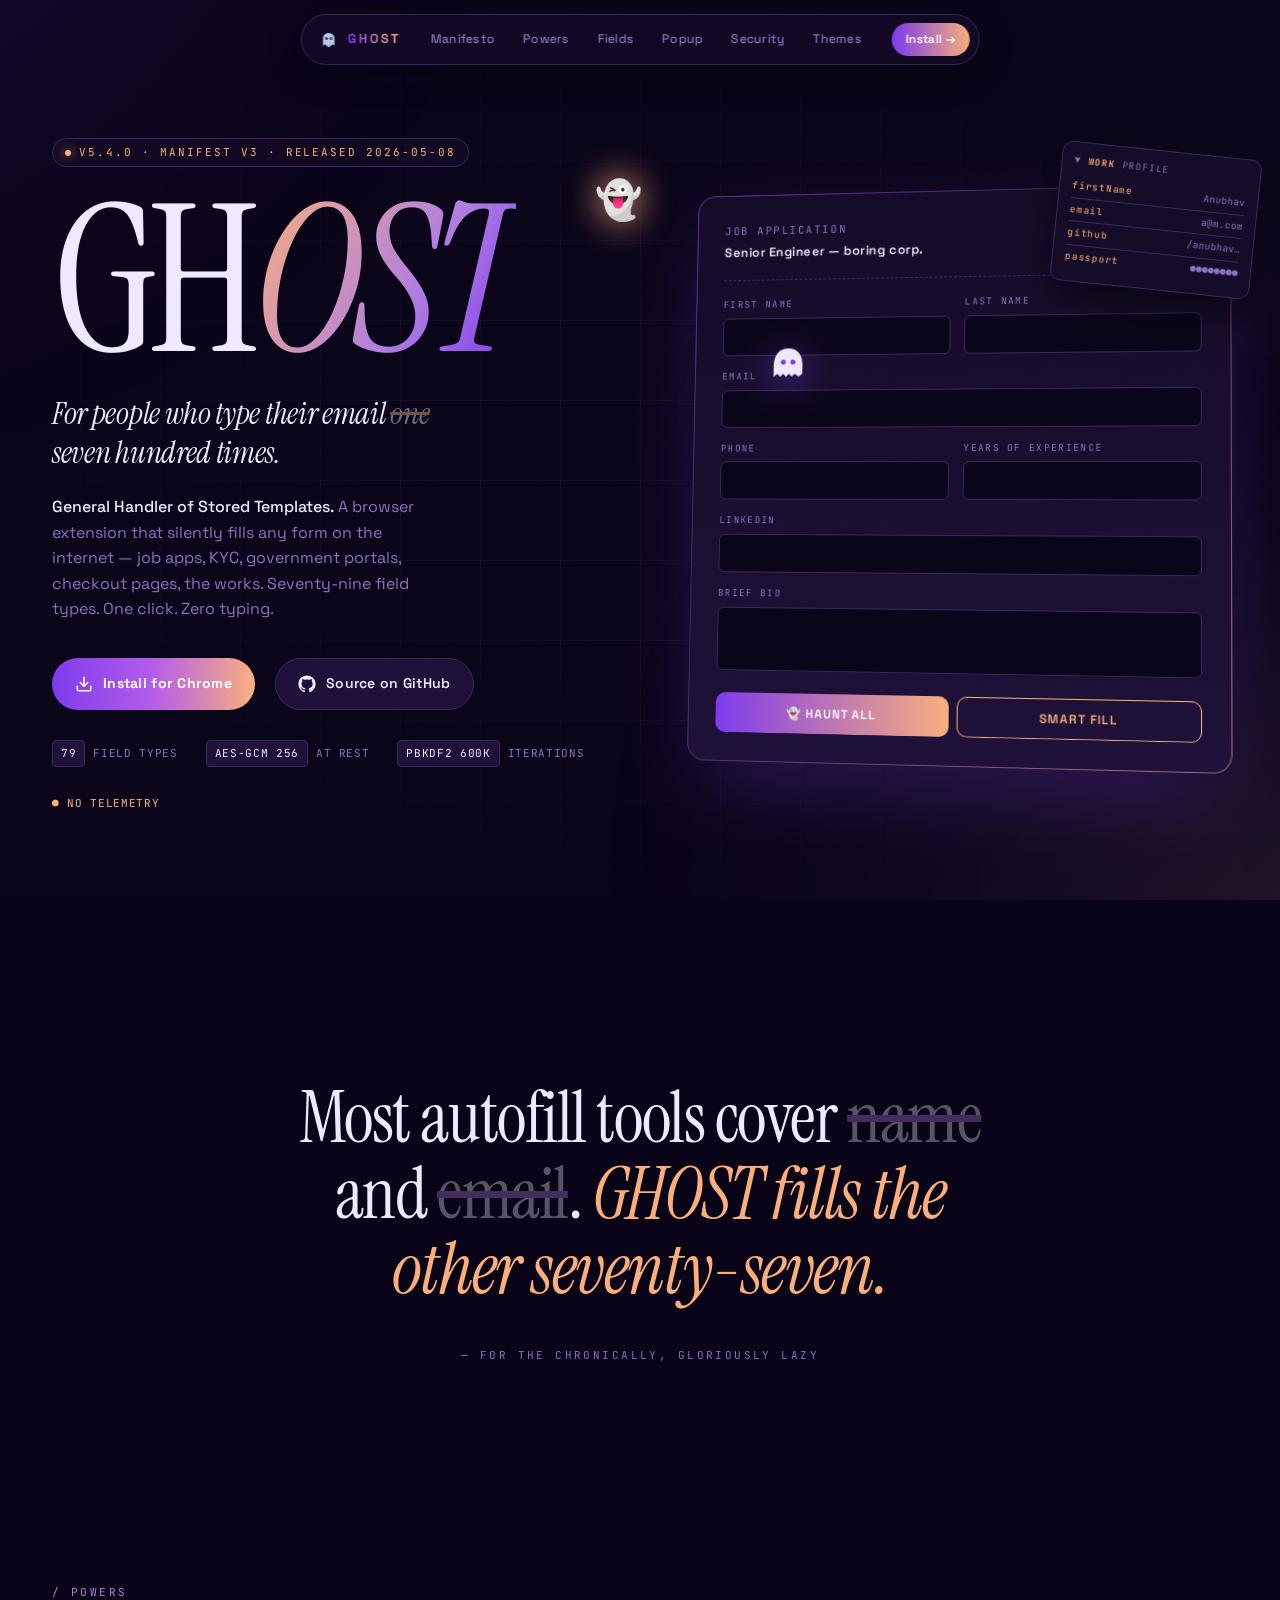
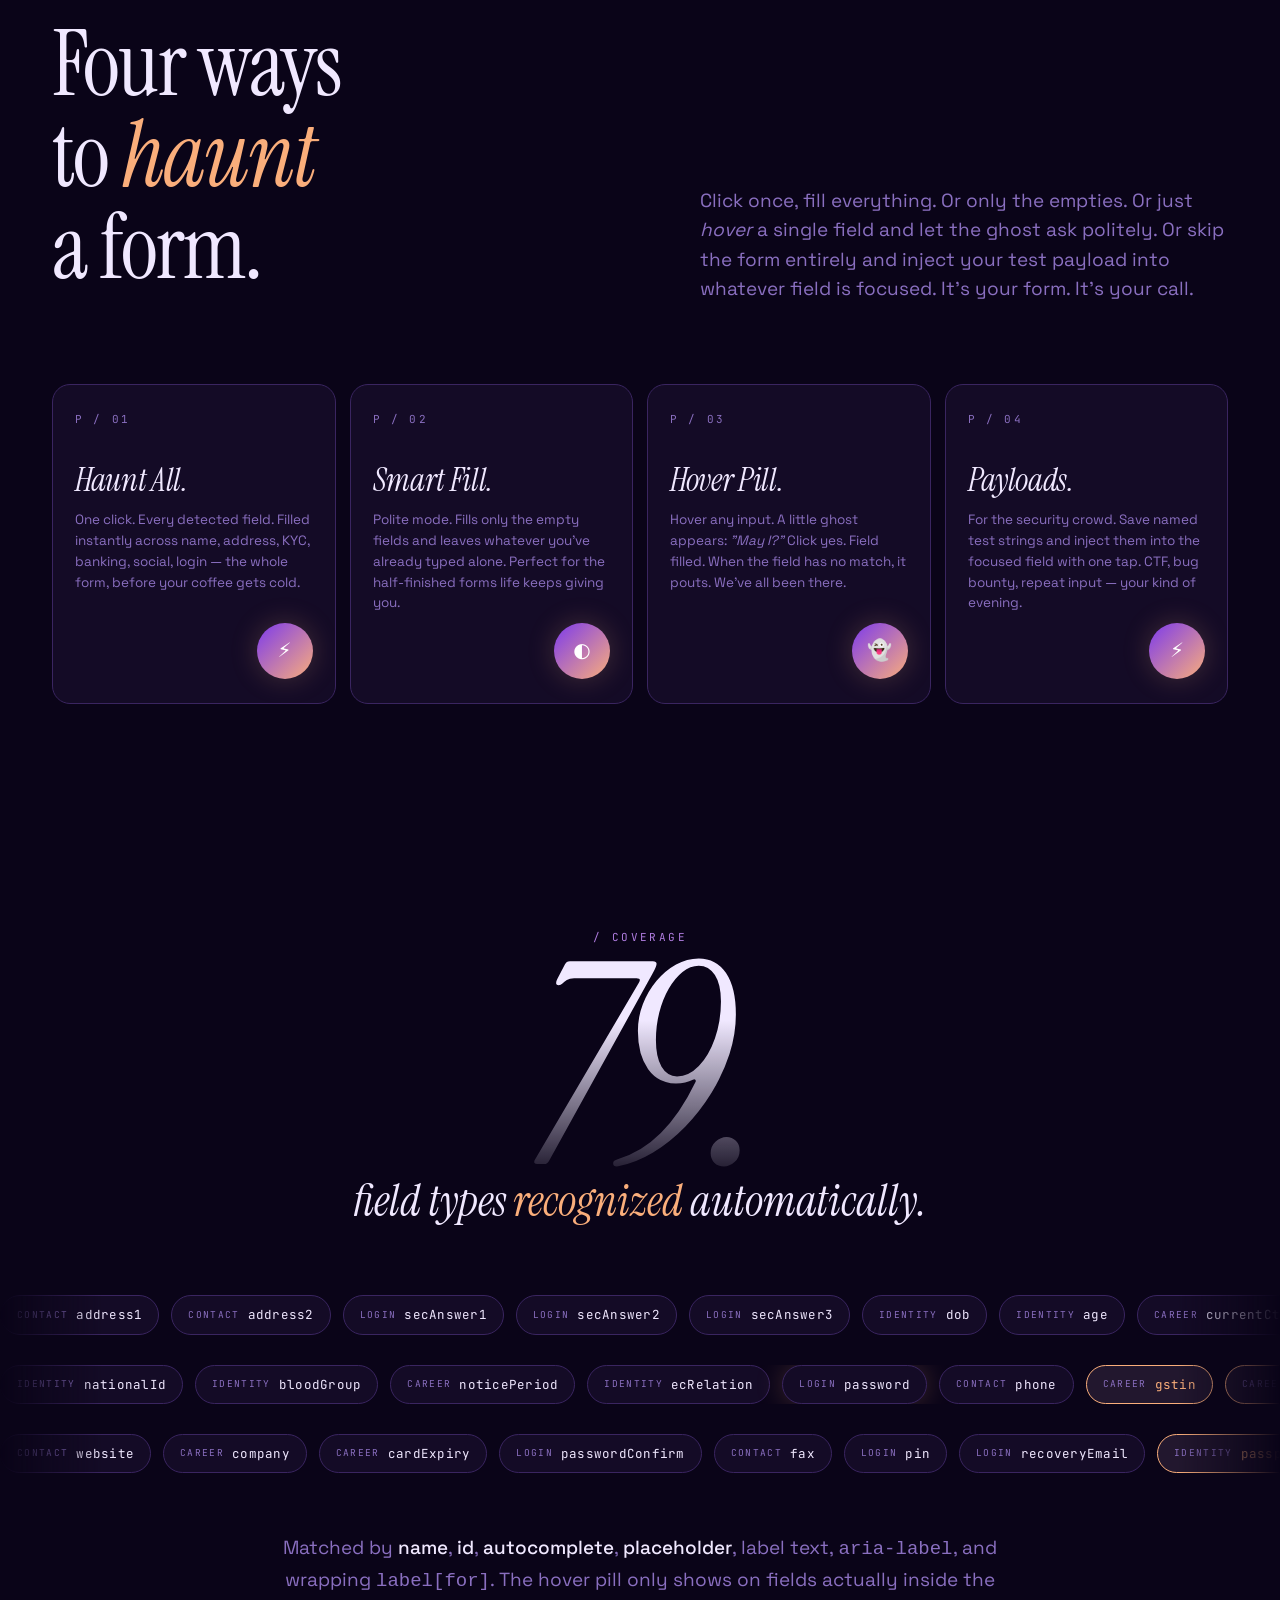
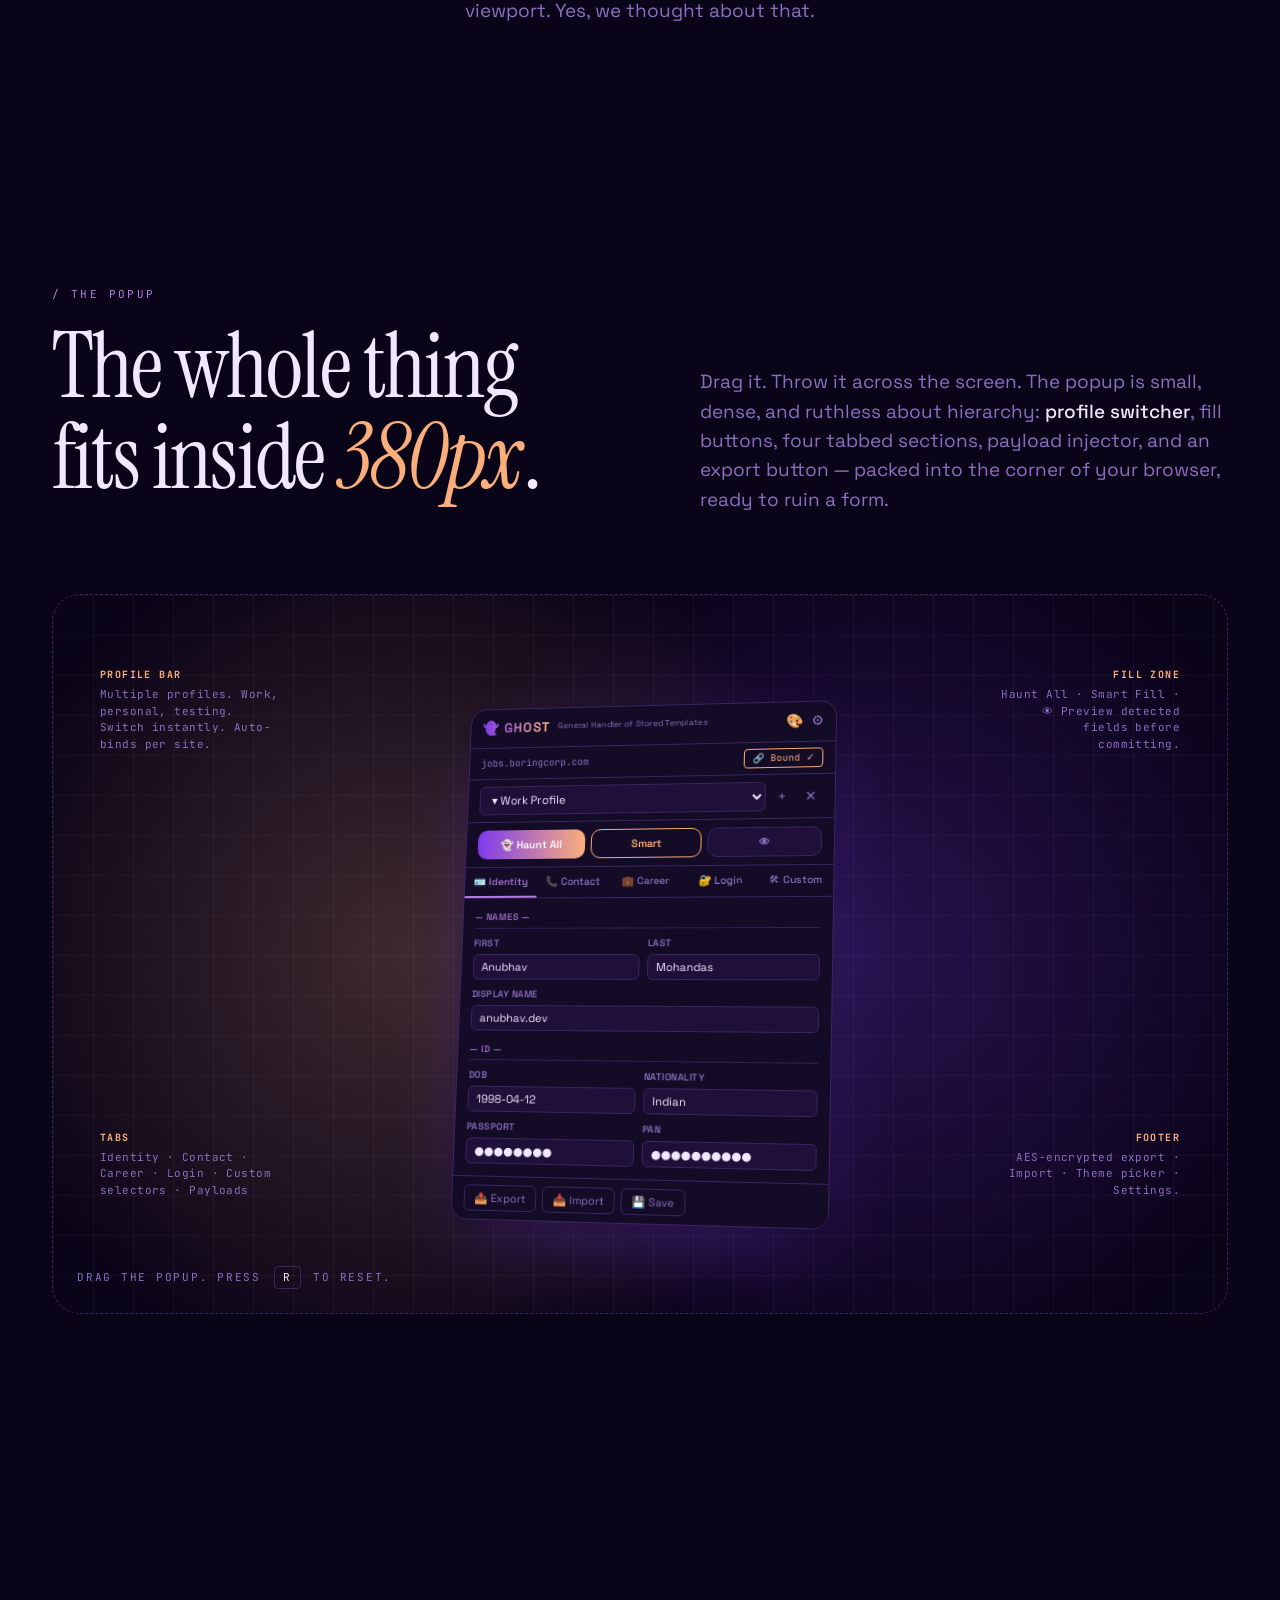
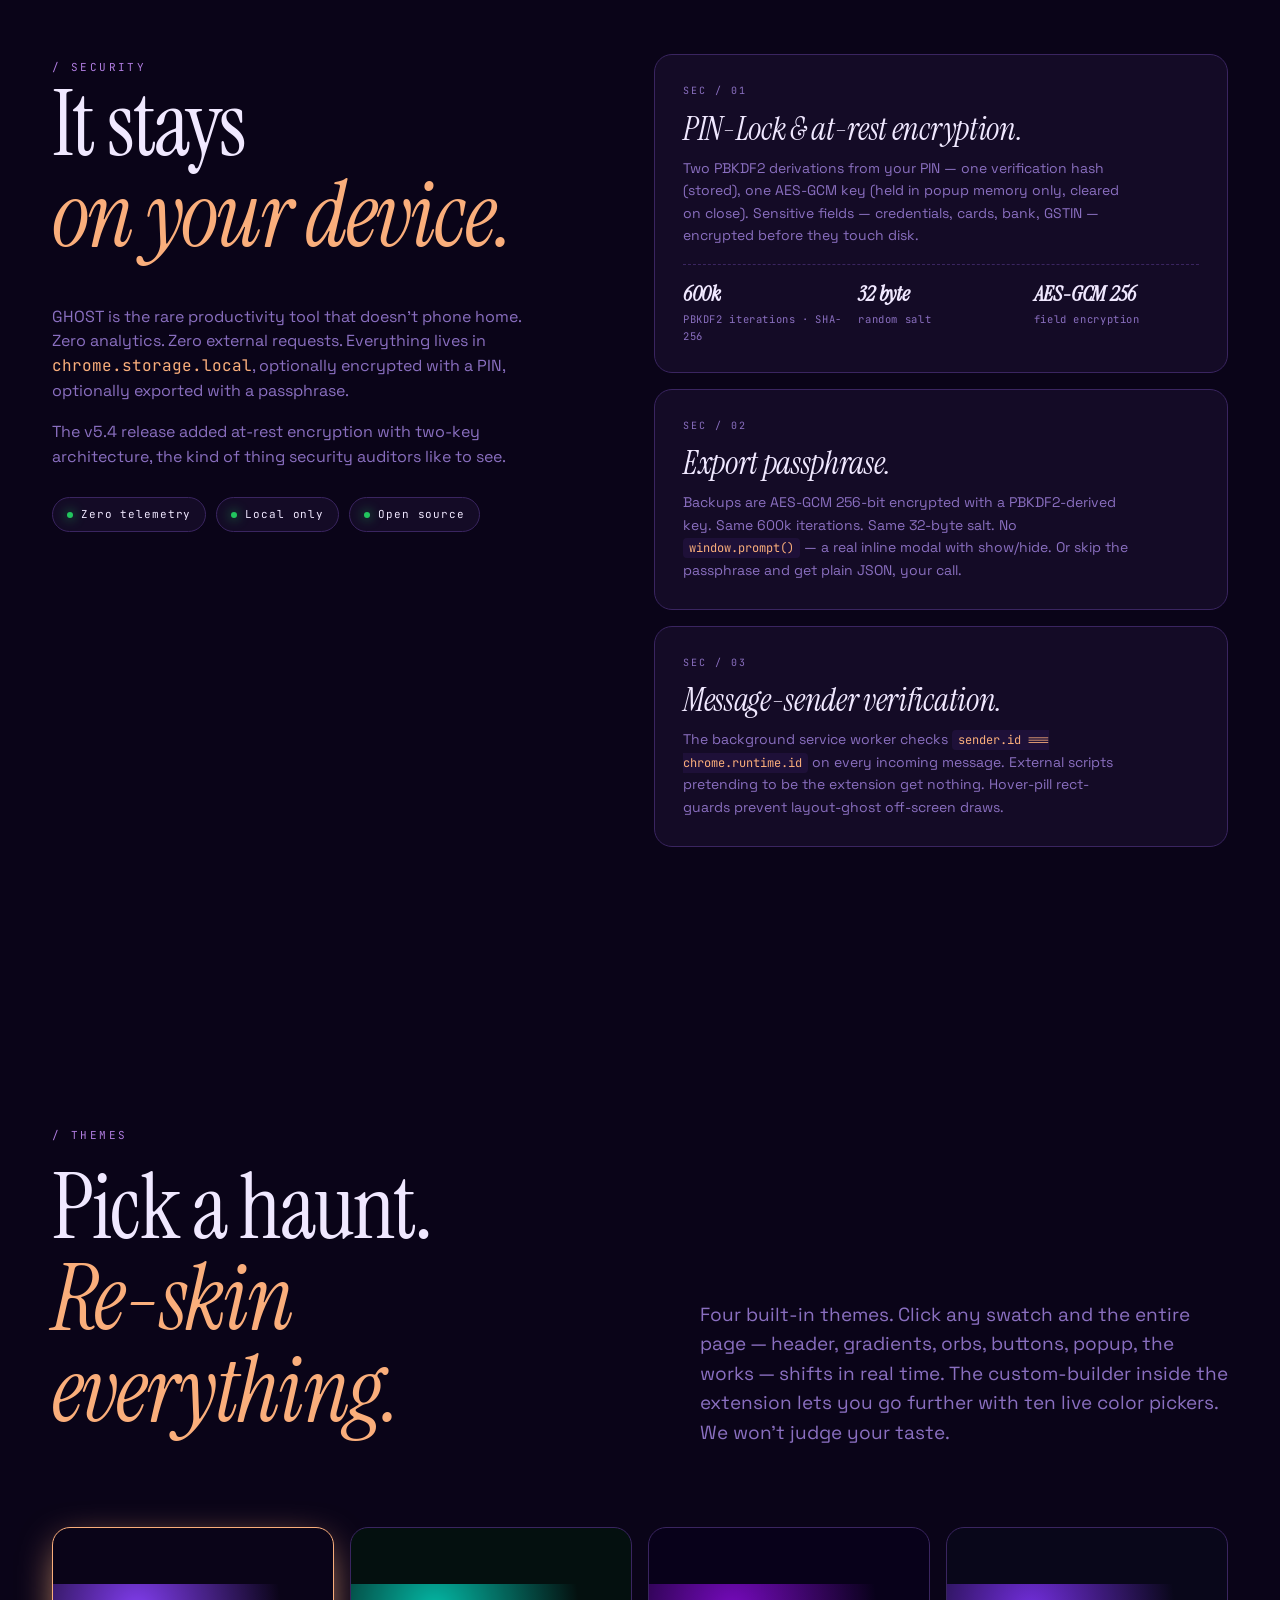
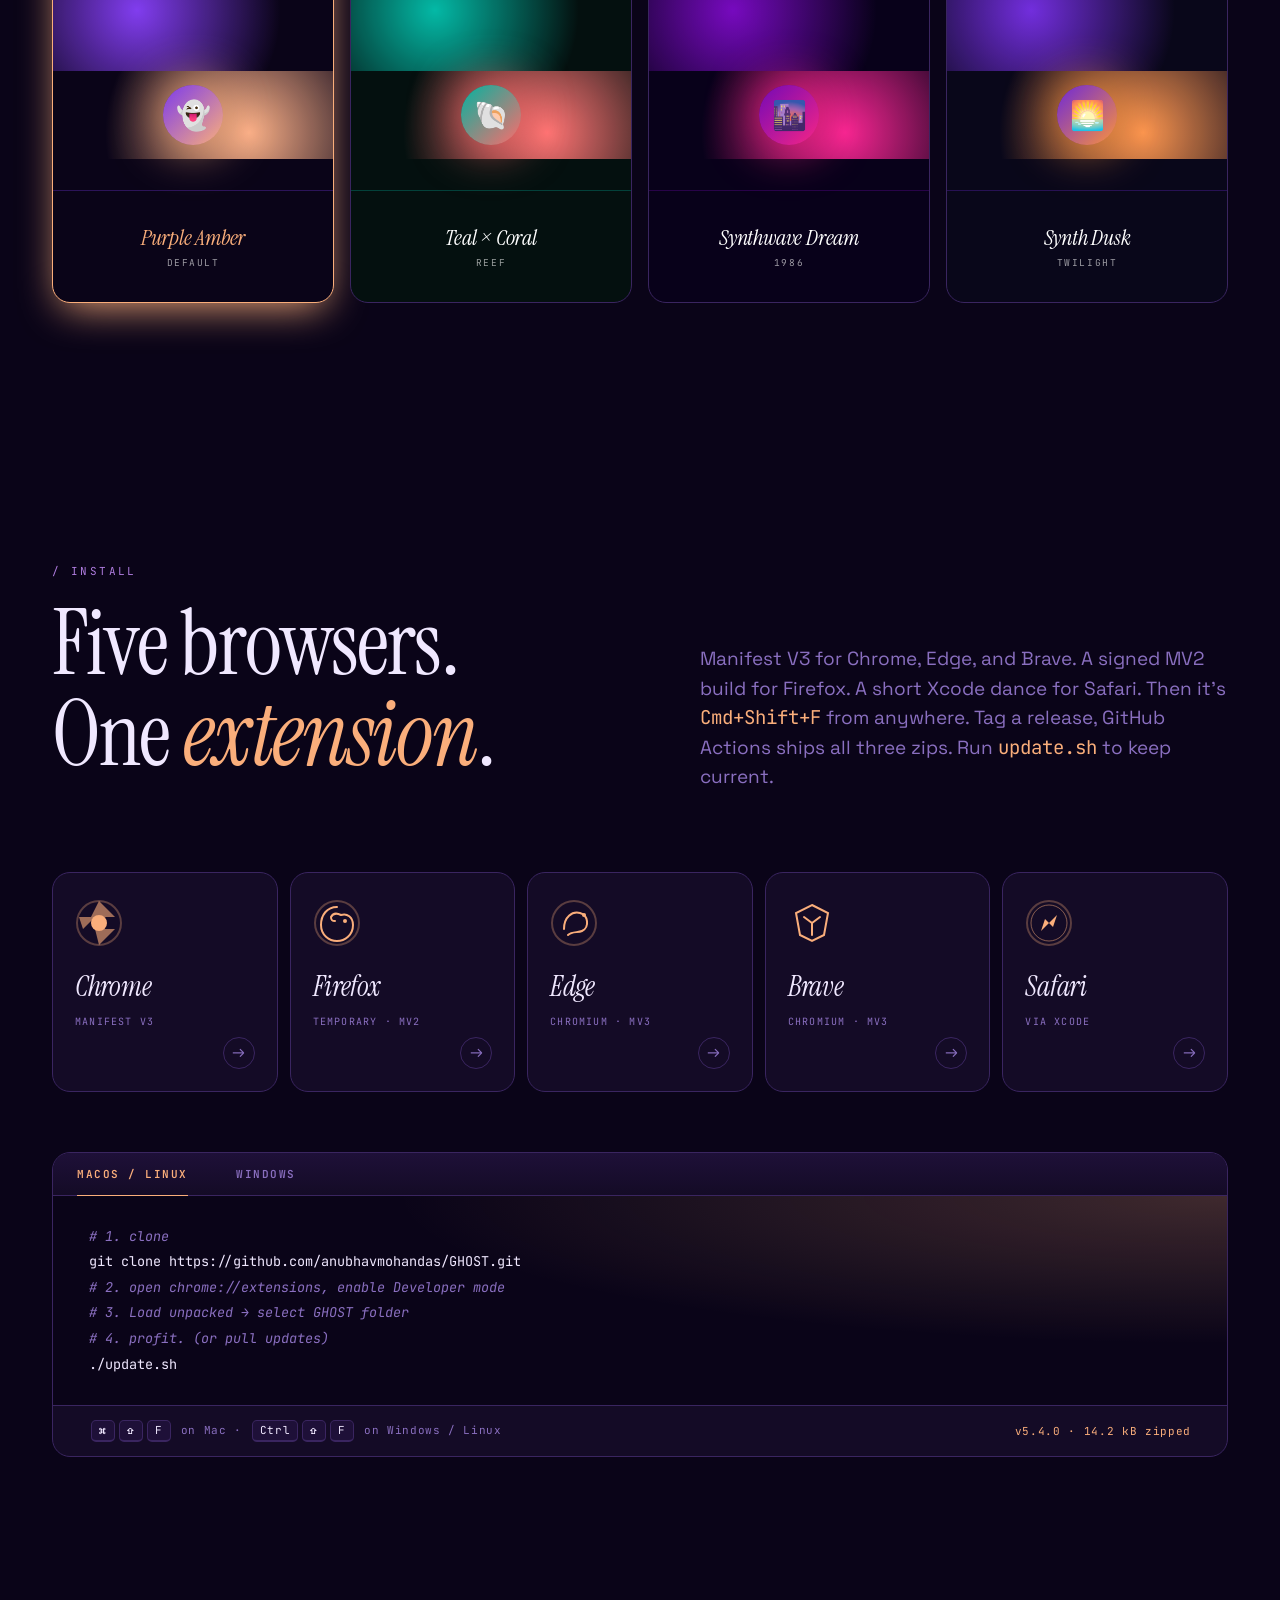
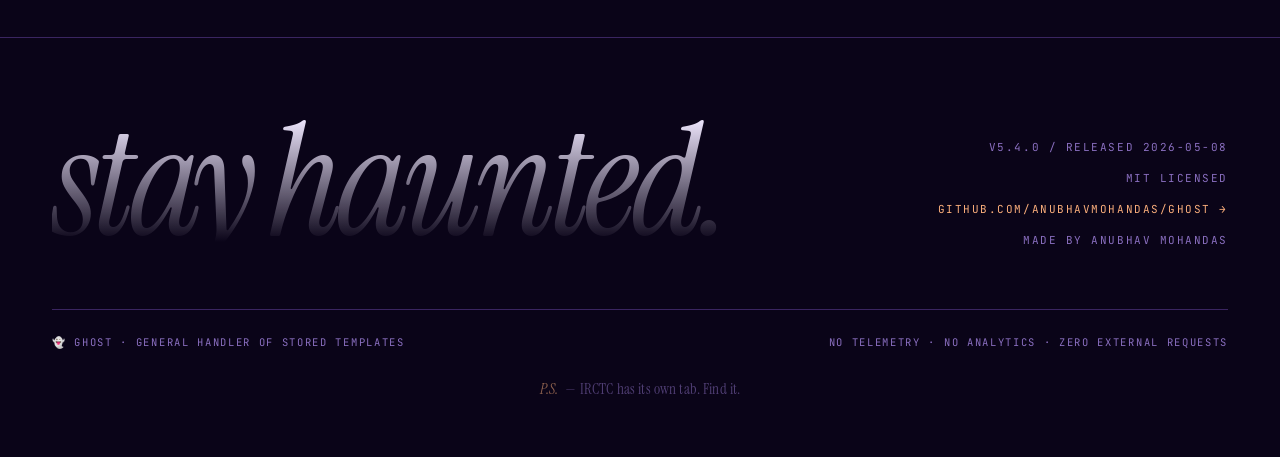
==== commit c2c2c50e: "IRCTC_Surprise element" ====
--- a/index.html
+++ b/index.html
@@ -482,6 +482,9 @@
       <span>👻 GHOST · General Handler of Stored Templates</span>
       <span>NO TELEMETRY · NO ANALYTICS · ZERO EXTERNAL REQUESTS</span>
     </div>
+    <p class="footer-ps">
+      <em>P.S.</em> — IRCTC has its own tab. Find it.
+    </p>
   </div>
 </footer>
 
--- a/frontend/styles-3.css
+++ b/frontend/styles-3.css
@@ -621,6 +621,23 @@
   letter-spacing: 0.16em;
   text-transform: uppercase;
 }
+.footer-ps {
+  margin-top: 28px;
+  text-align: center;
+  font-family: var(--display);
+  font-size: 15px;
+  color: var(--text-muted);
+  letter-spacing: 0.01em;
+  opacity: 0.55;
+  transition: opacity 0.3s, color 0.3s;
+  cursor: default;
+}
+.footer-ps:hover { opacity: 1; color: var(--accent); }
+.footer-ps em {
+  font-style: italic;
+  color: var(--accent);
+  margin-right: 4px;
+}
 
 /* ════════════════════════════════════════════════════════════
    TWEAKS PANEL
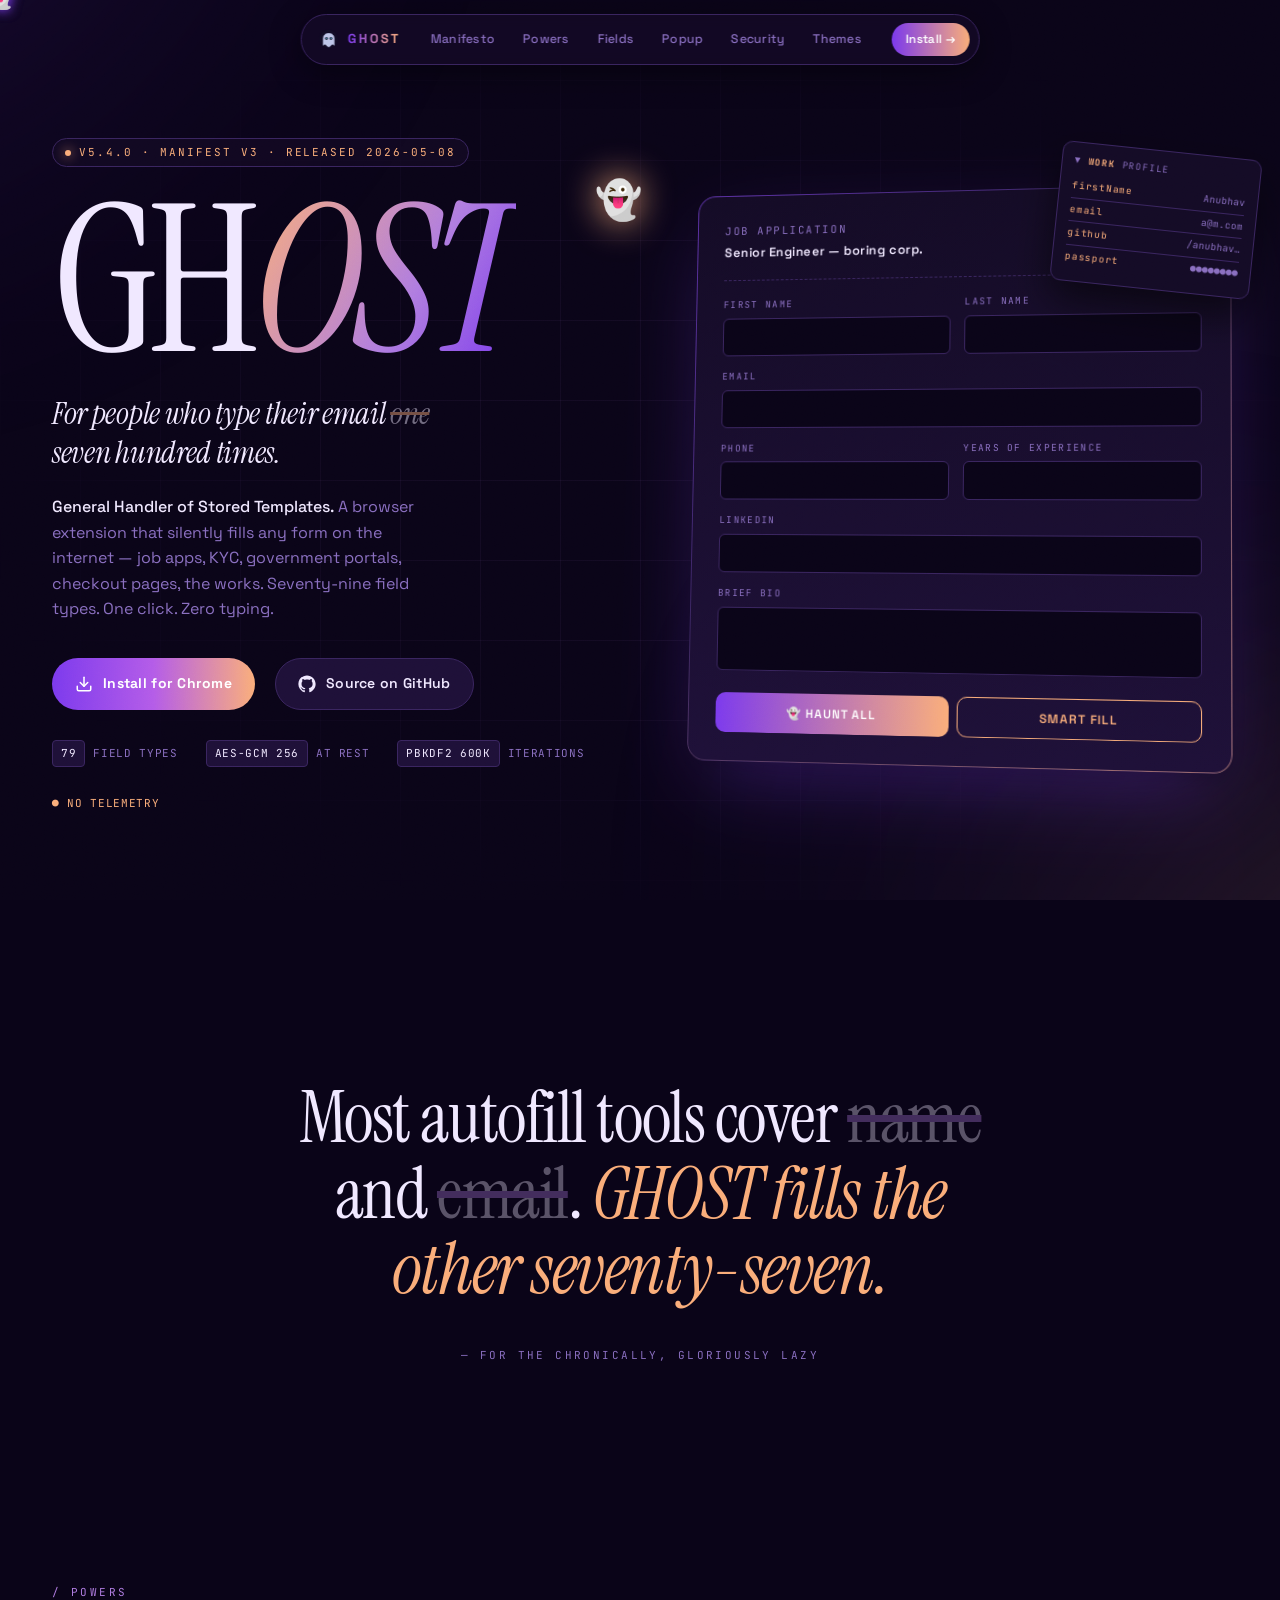
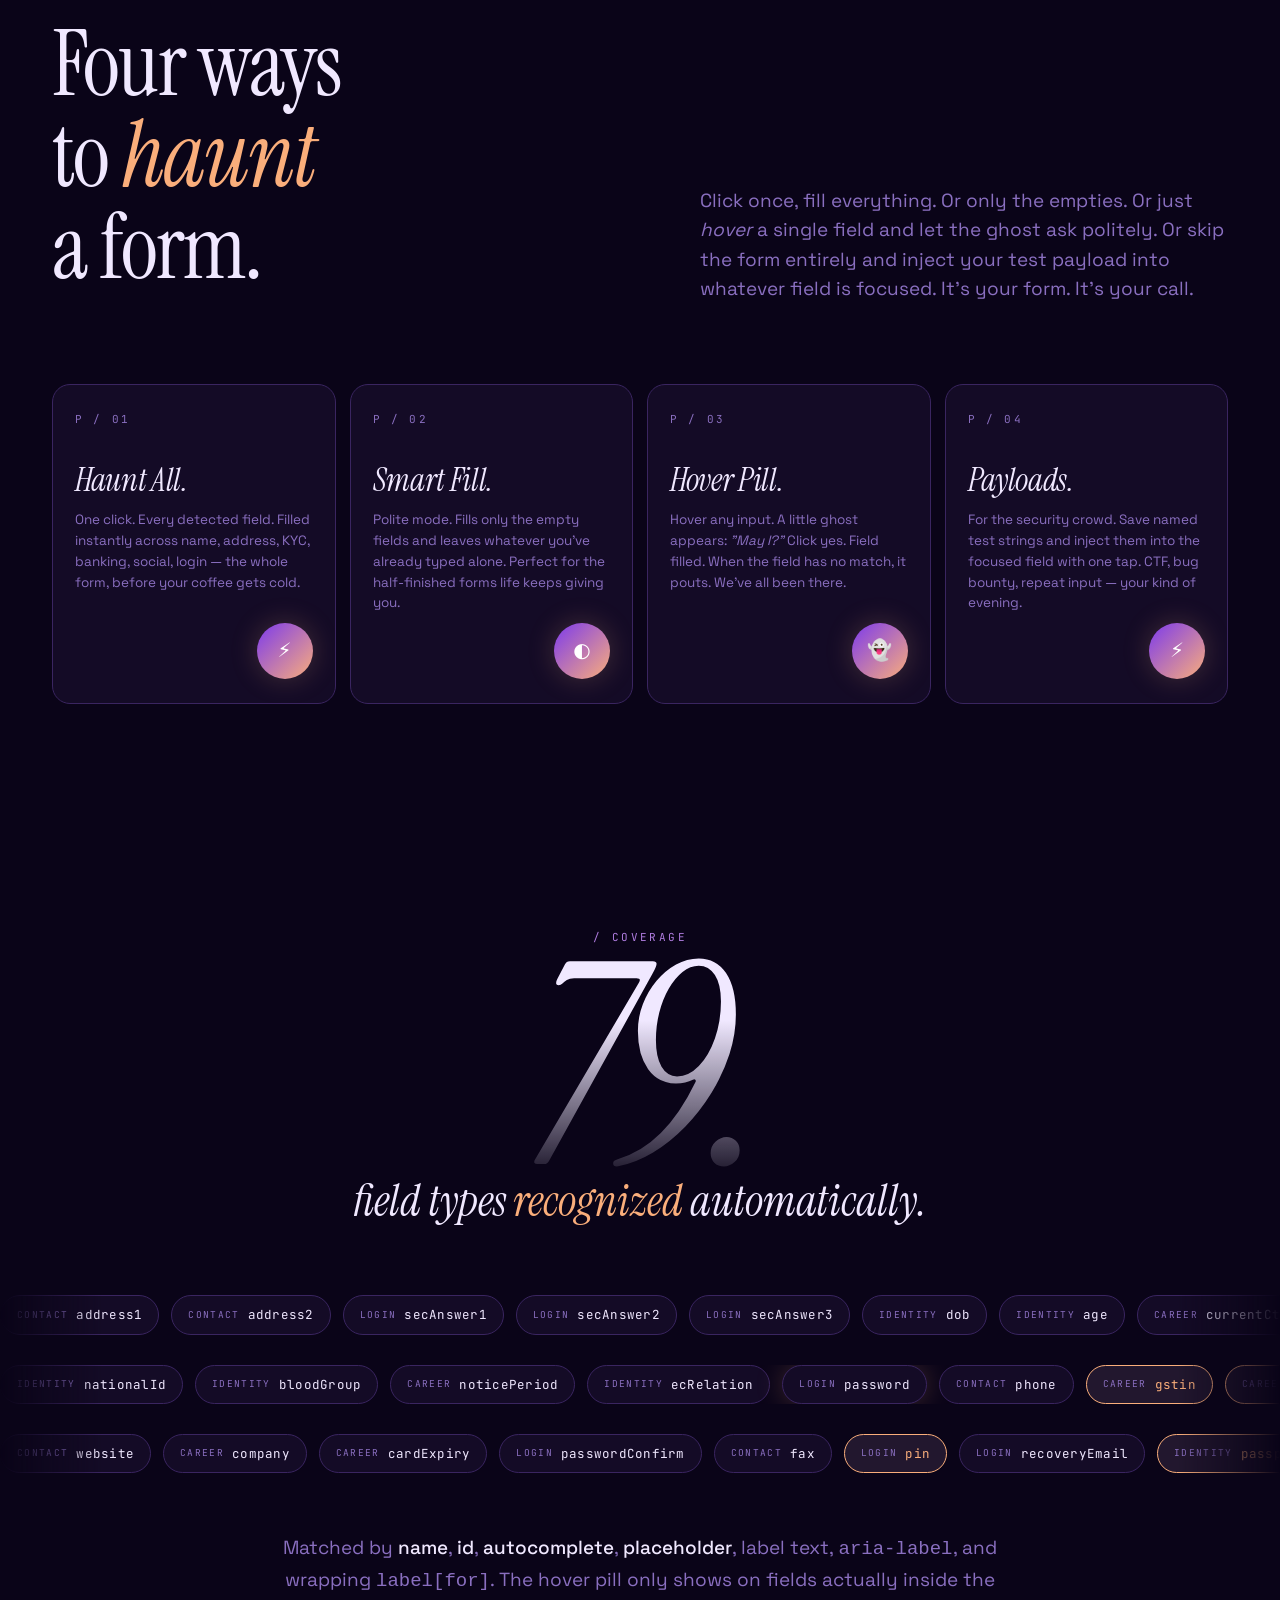
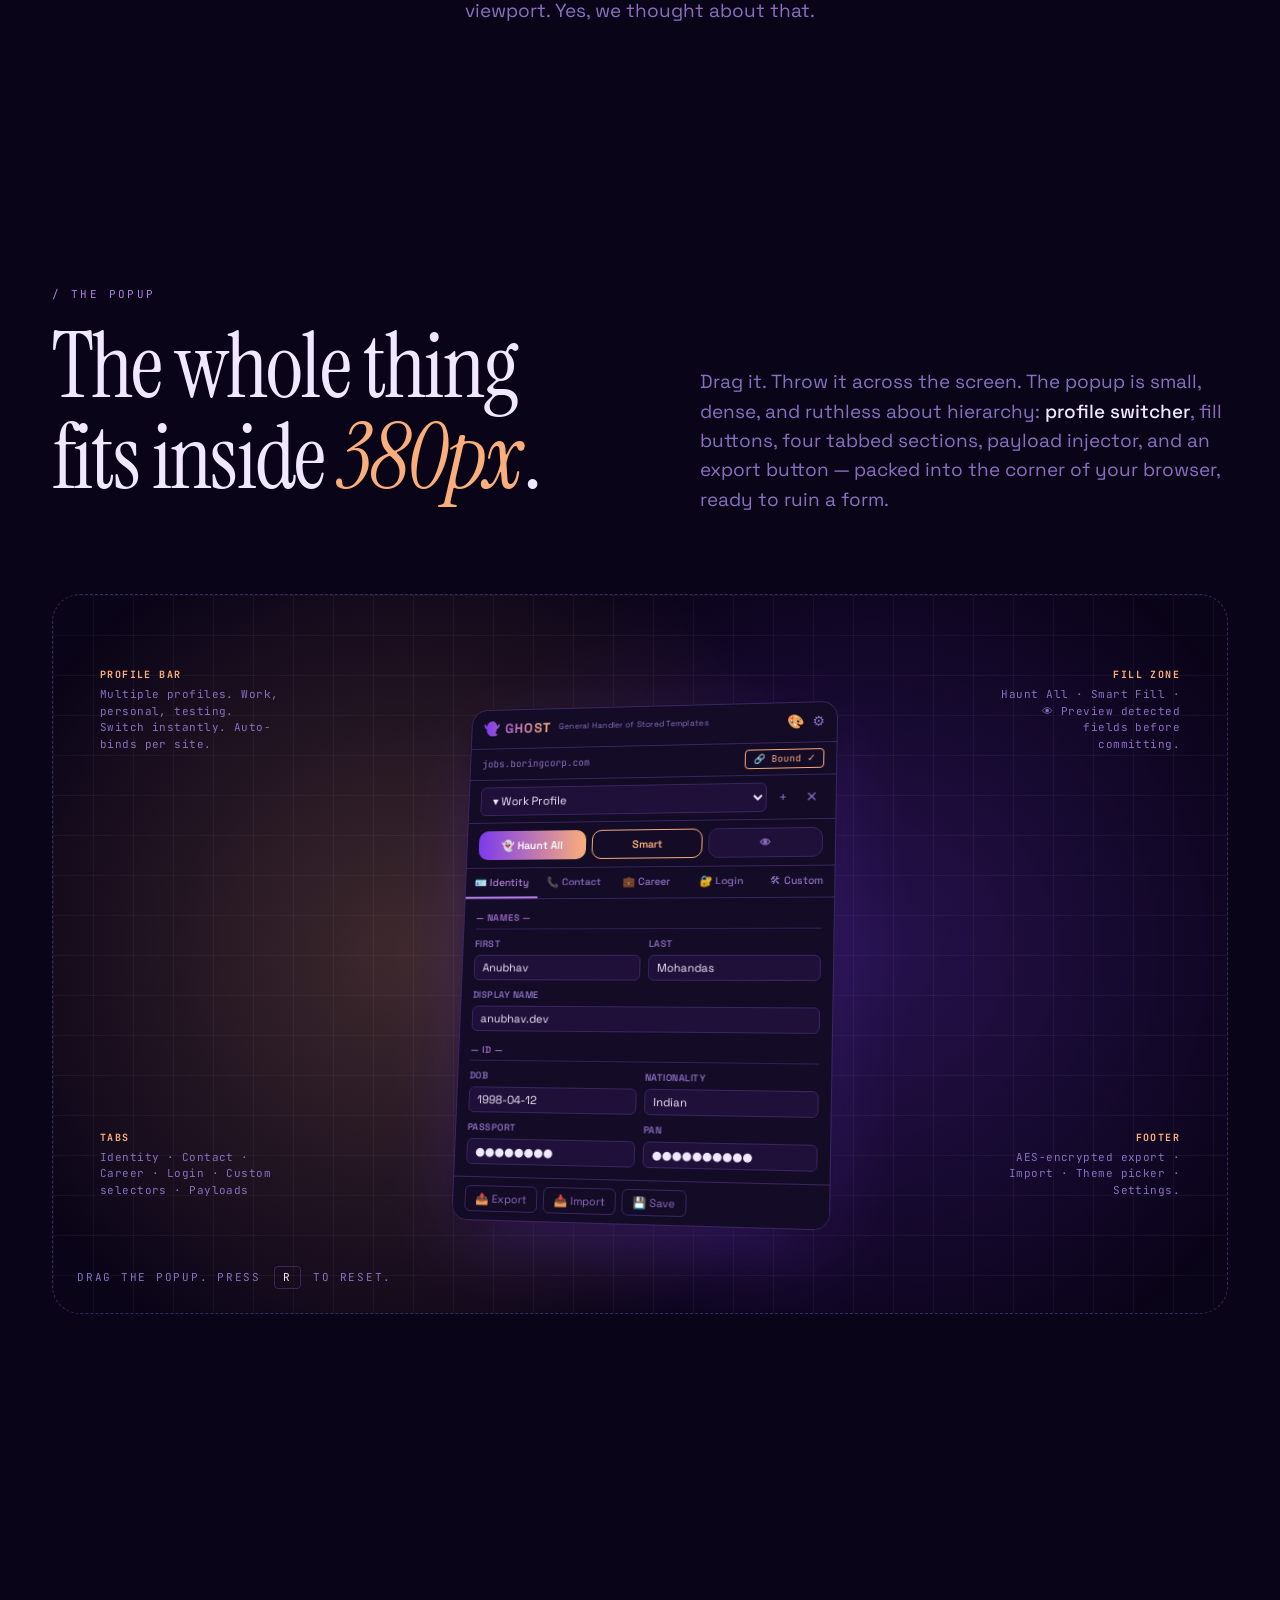
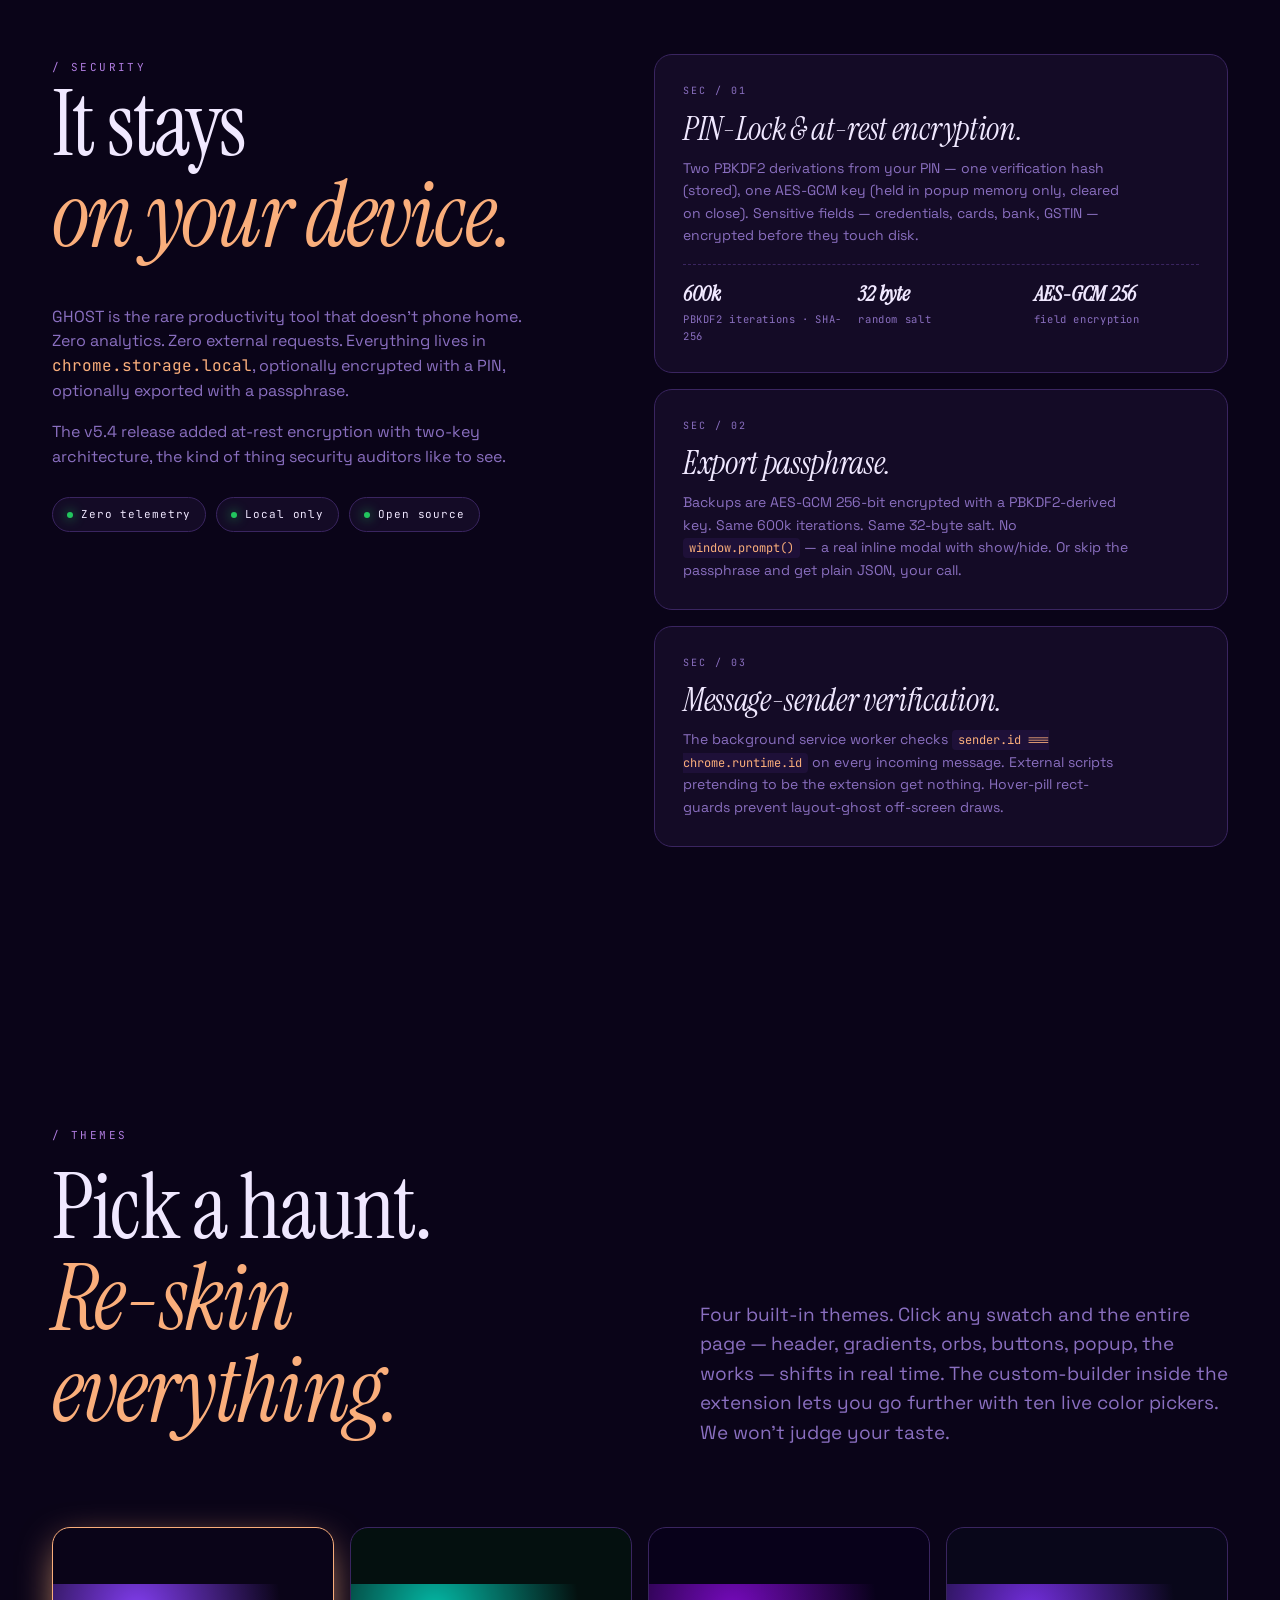
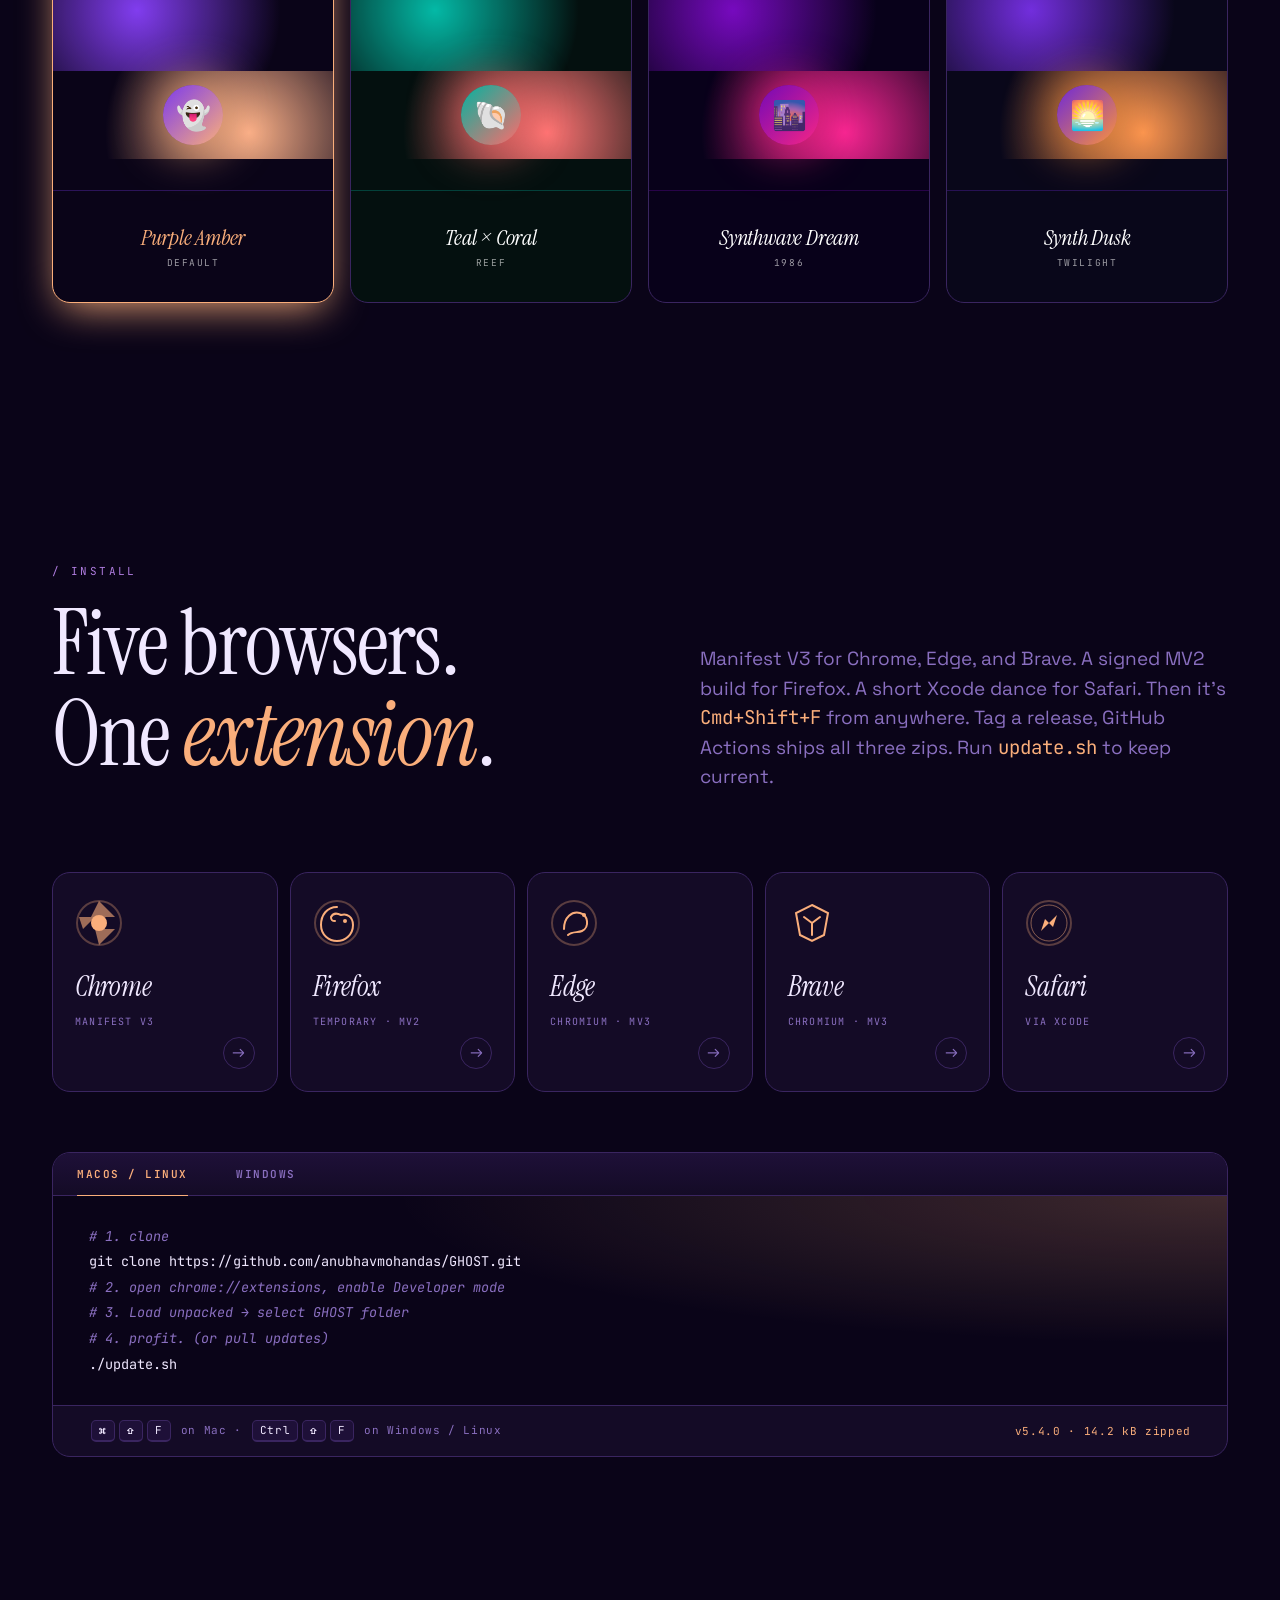
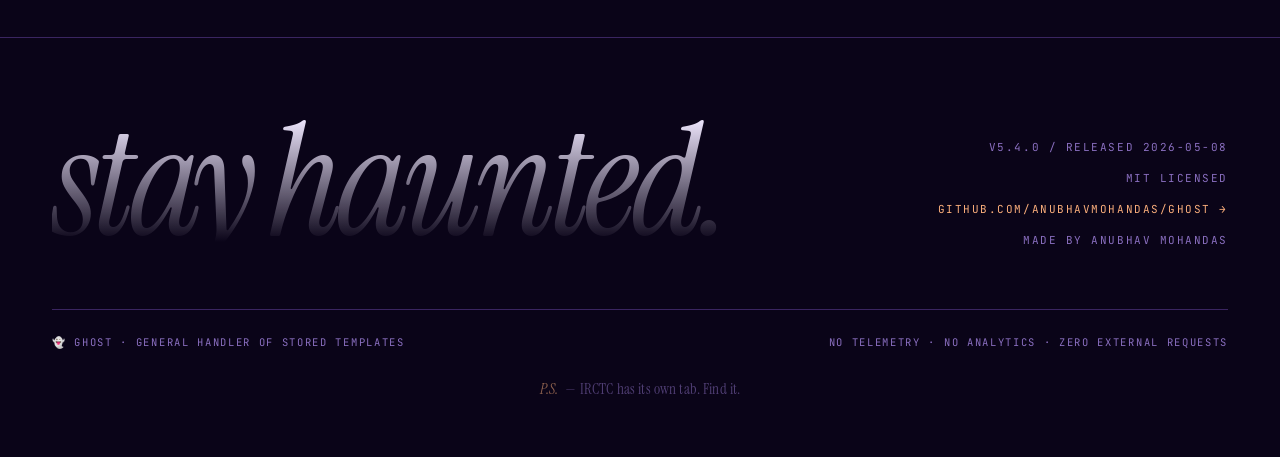
==== commit 5eceef84: "Added Ghost cursor" ====
--- a/index.html
+++ b/index.html
@@ -16,6 +16,7 @@
 <link rel="stylesheet" href="frontend/styles-3.css" />
 </head>
 <body data-theme="purple-amber" data-motion="high">
+<div id="ghost-pointer" aria-hidden="true">👻</div>
 
 <!-- ════ Atmosphere ════ -->
 <div class="atmosphere" aria-hidden="true">
--- a/frontend/styles.css
+++ b/frontend/styles.css
@@ -47,10 +47,33 @@
   -moz-osx-font-smoothing: grayscale;
   overflow-x: hidden;
   transition: background 0.6s ease, color 0.6s ease;
+  cursor: none;
 }
 
 a { color: inherit; text-decoration: none; }
-button { font-family: inherit; cursor: pointer; }
+button { font-family: inherit; cursor: none; }
+a, button, [role="button"], input, select, textarea, label { cursor: none; }
+
+/* ── Ghost custom cursor ── */
+#ghost-pointer {
+  position: fixed;
+  top: 0; left: 0;
+  width: 28px; height: 28px;
+  font-size: 22px;
+  line-height: 1;
+  text-align: center;
+  pointer-events: none;
+  z-index: 2147483647;
+  transform: translate(-50%, -50%);
+  transition: transform 0.08s ease, font-size 0.12s ease;
+  will-change: left, top;
+  user-select: none;
+  filter: drop-shadow(0 0 6px rgba(124,58,237,0.7));
+}
+#ghost-pointer.clicking {
+  font-size: 17px;
+  filter: drop-shadow(0 0 10px rgba(250,174,123,0.9));
+}
 
 /* ── Scrollbar ── */
 ::-webkit-scrollbar { width: 8px; height: 8px; }
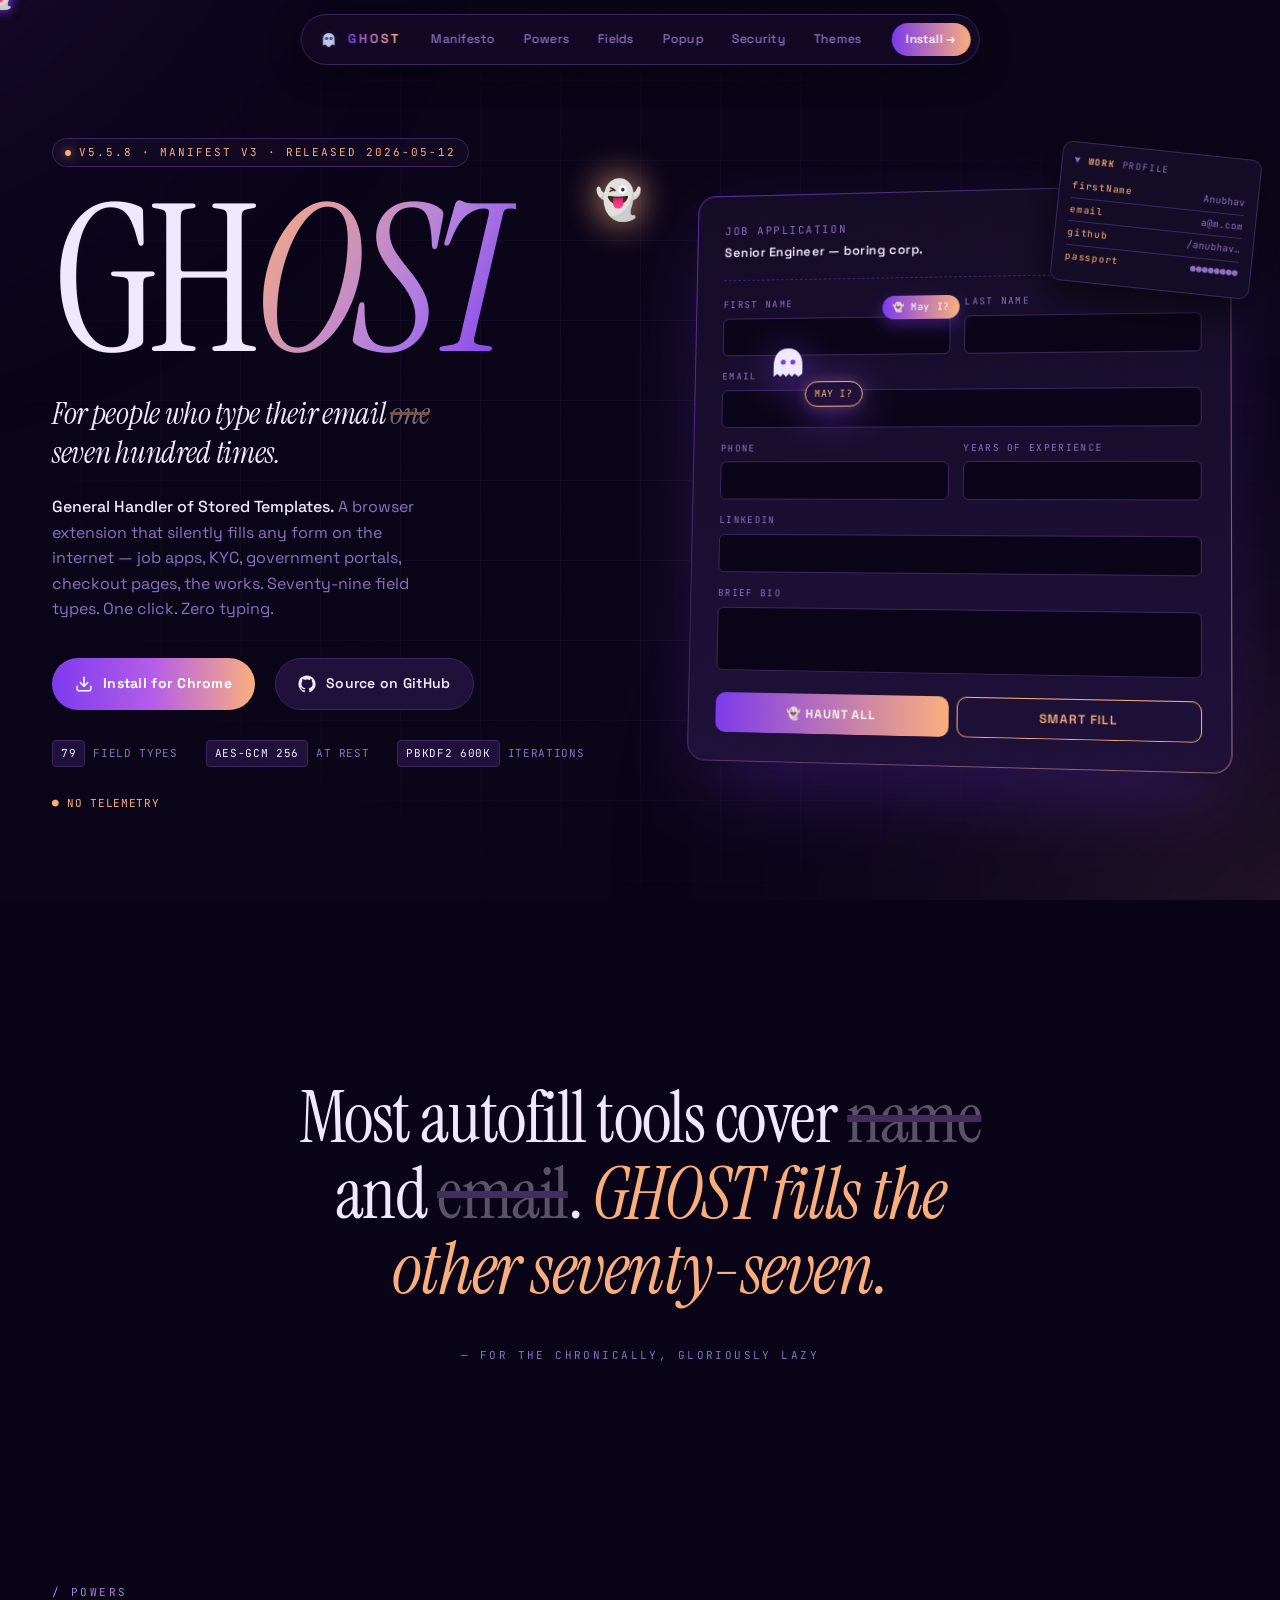
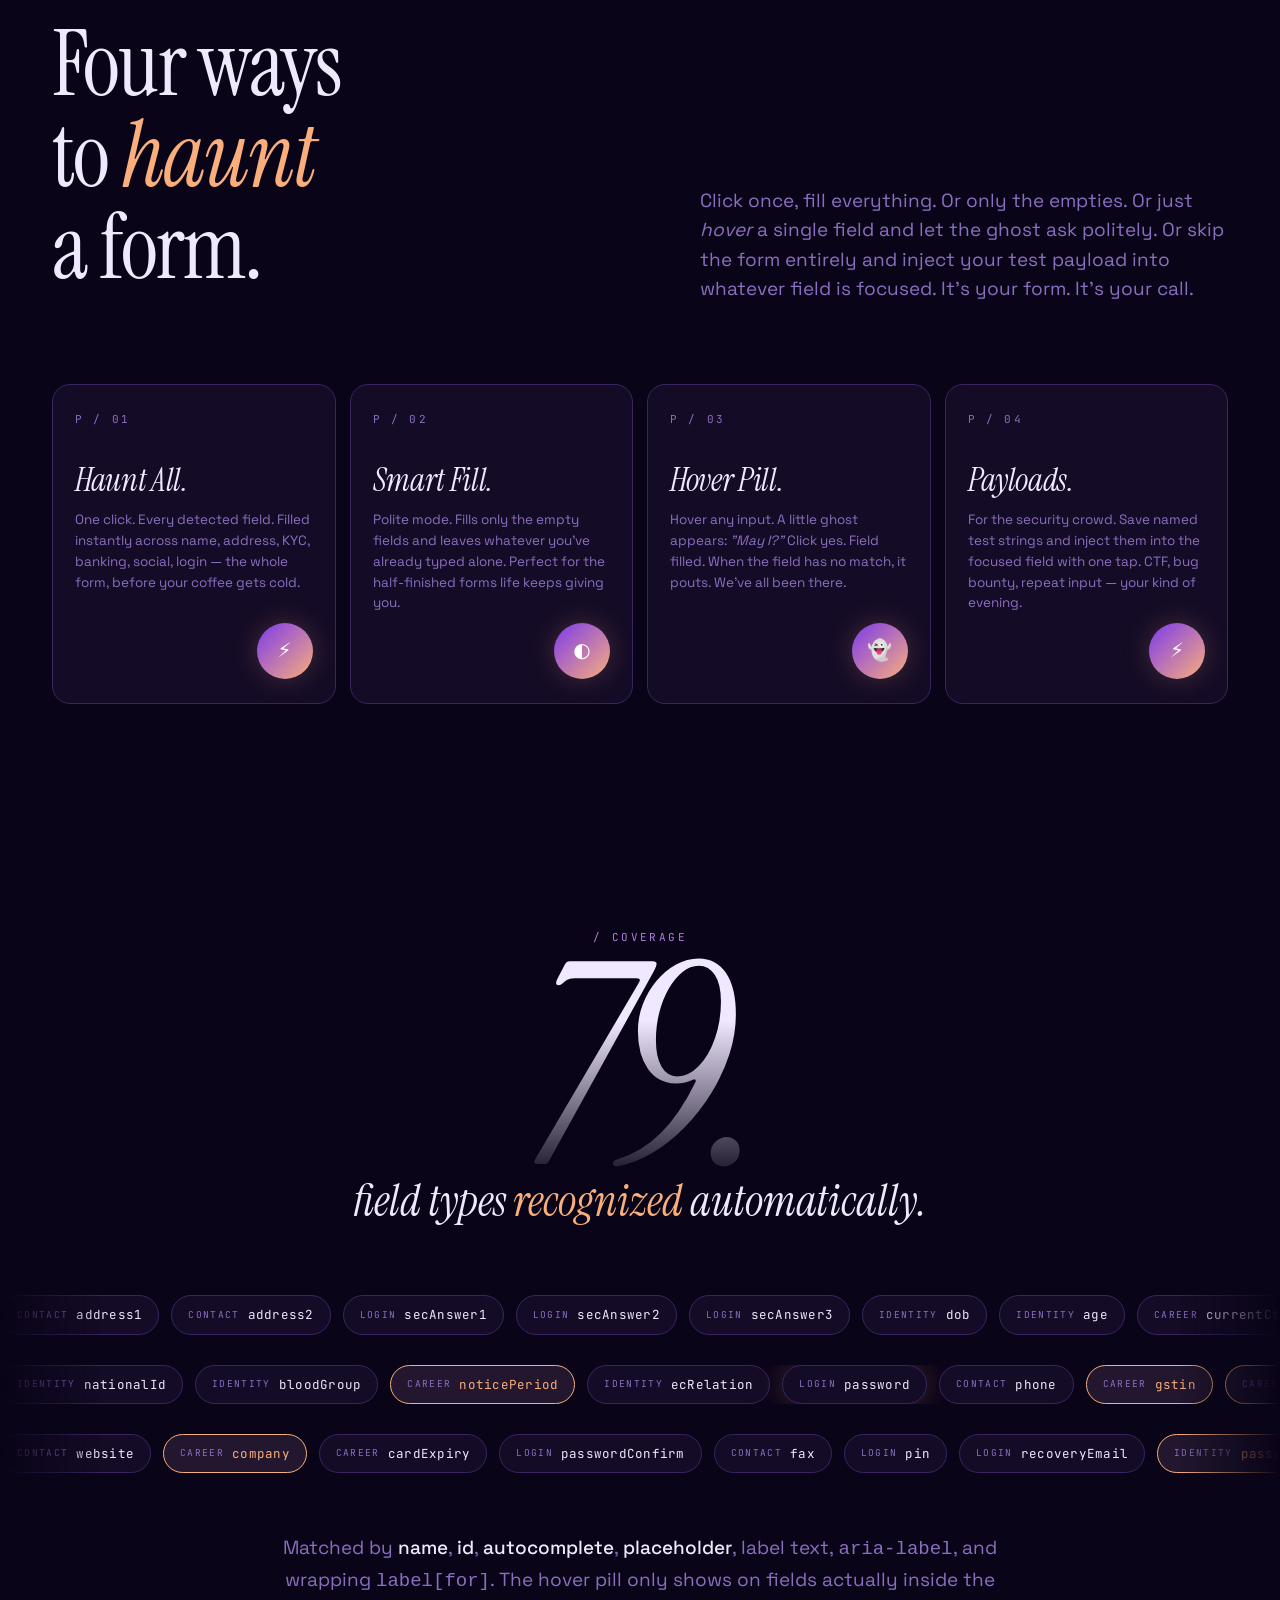
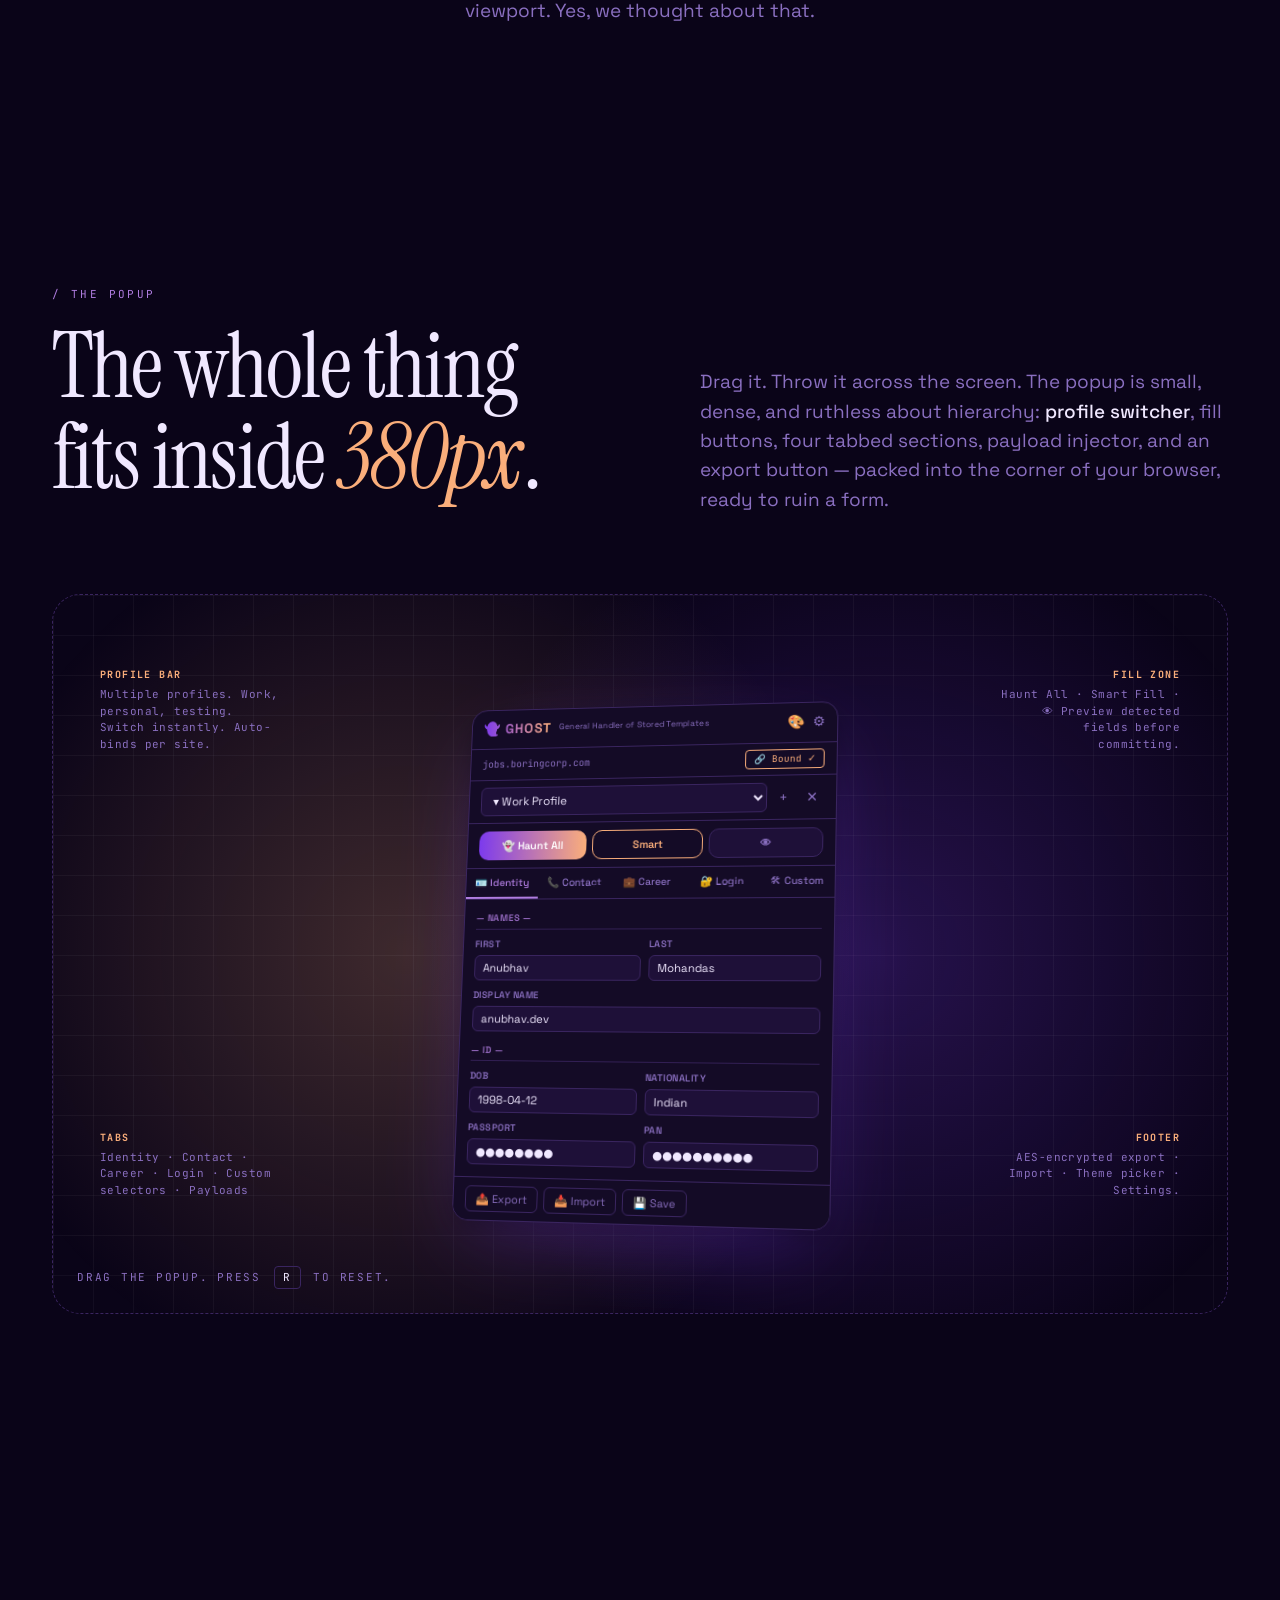
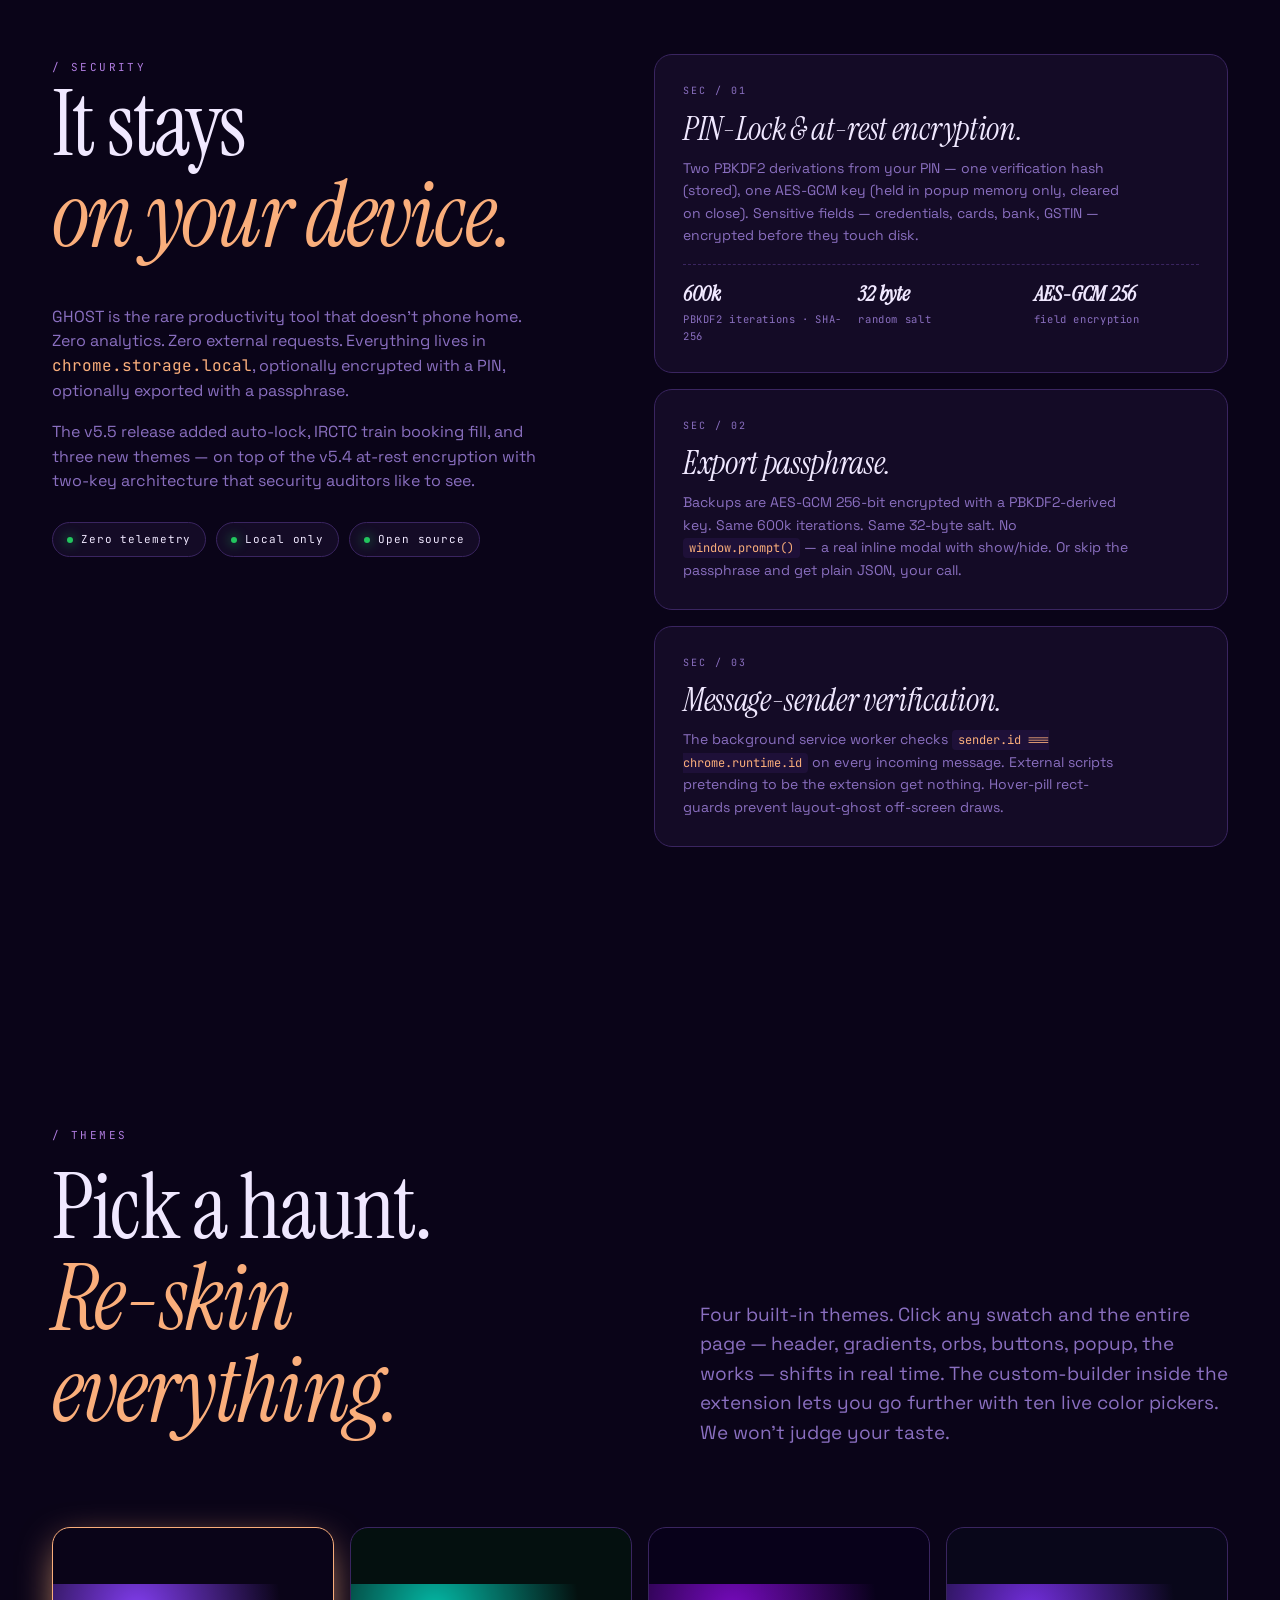
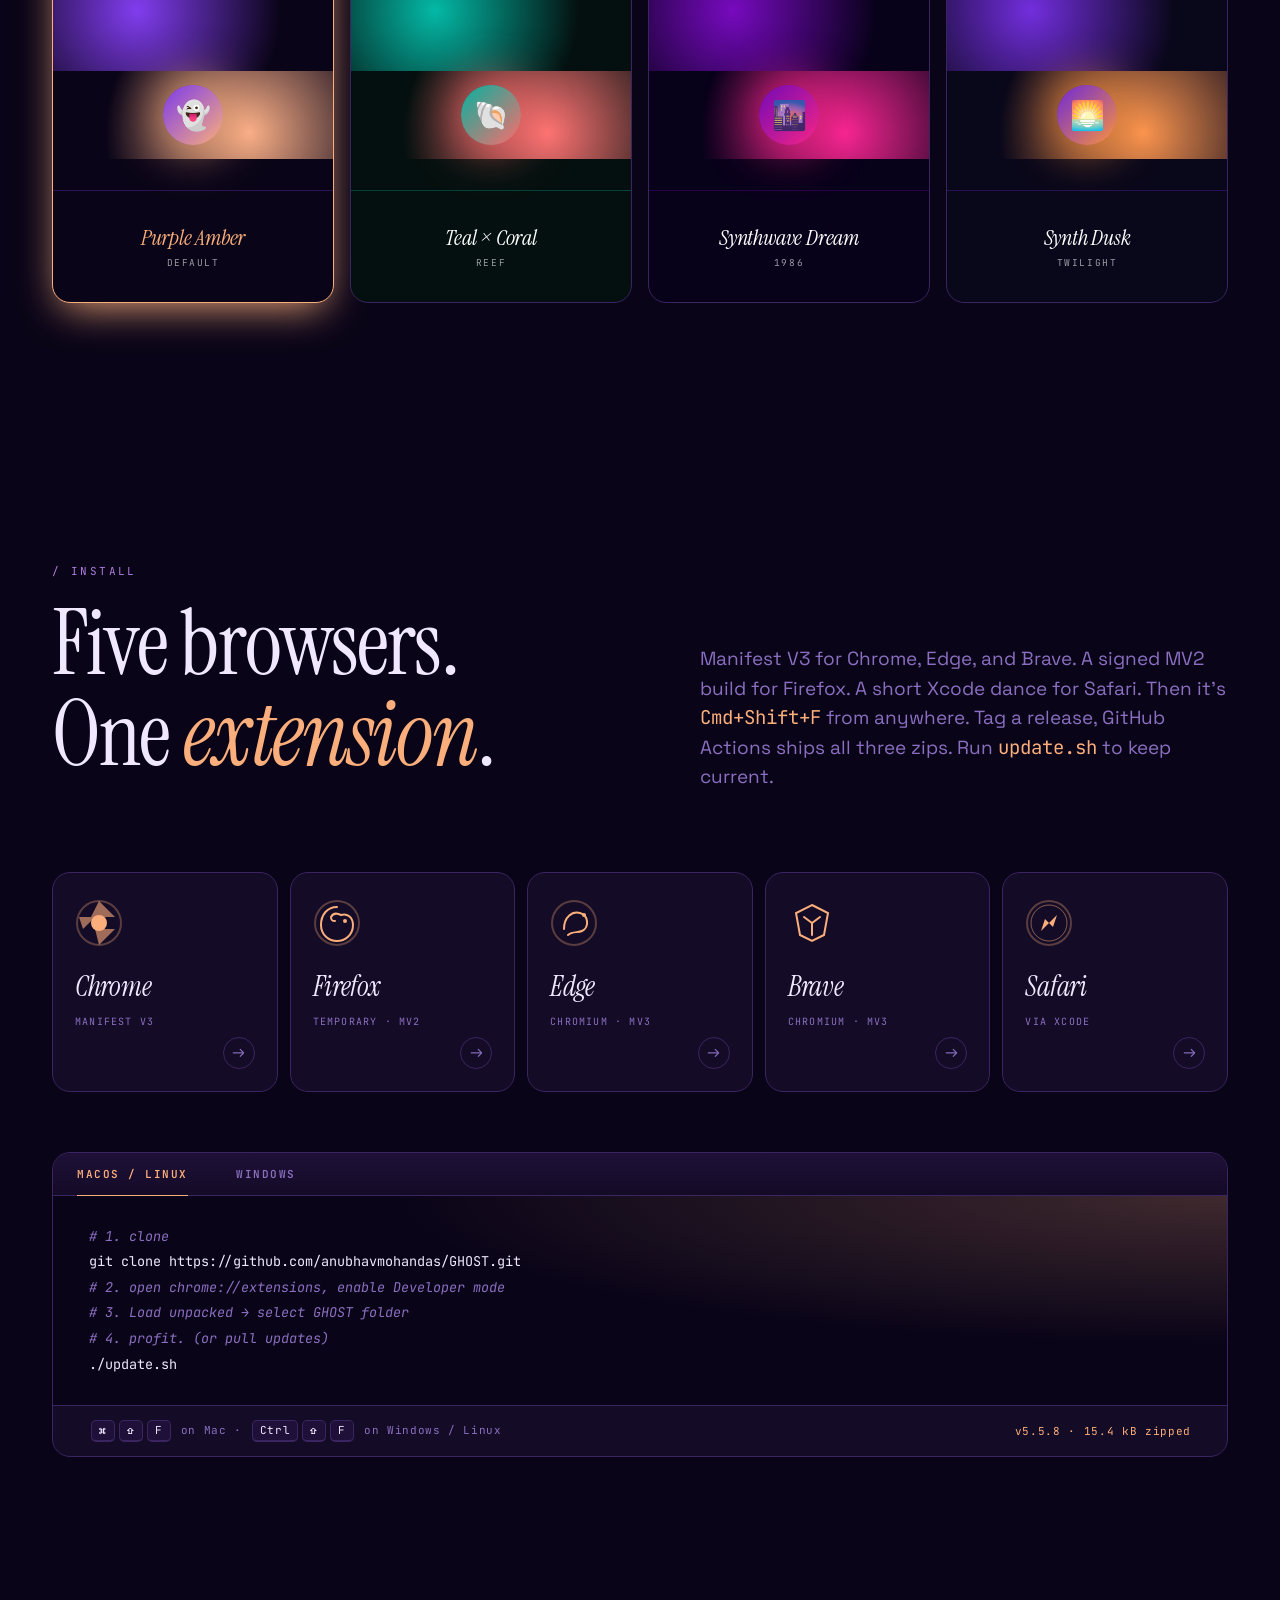
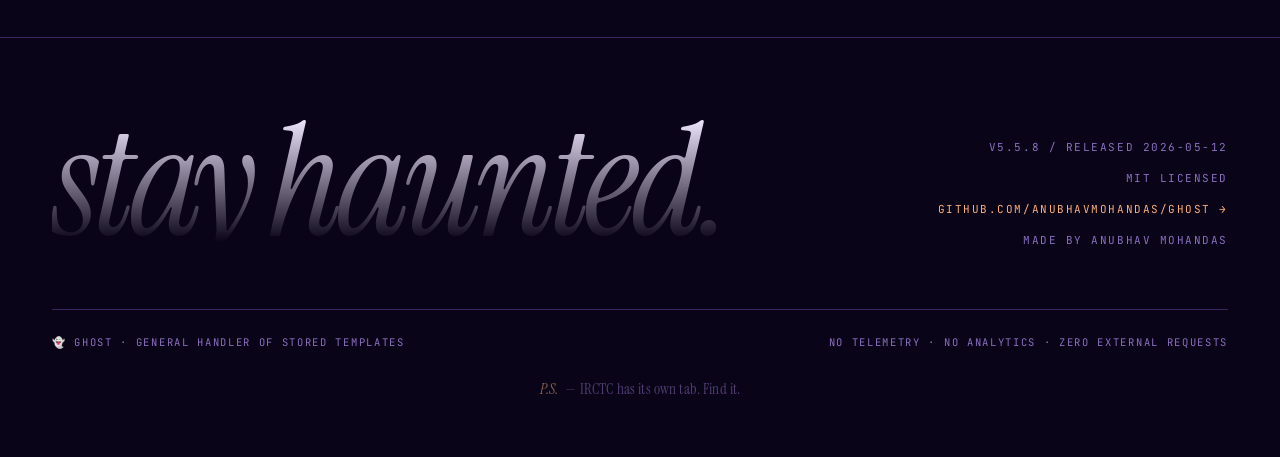
==== commit 496ed34a: "Ghost curosr" ====
--- a/index.html
+++ b/index.html
@@ -49,7 +49,7 @@
 <section class="hero" data-screen-label="01 Hero">
   <div class="wrap hero-grid">
     <div class="hero-copy">
-      <span class="eyebrow"><span class="dot"></span>v5.4.0 · Manifest V3 · Released 2026-05-08</span>
+      <span class="eyebrow"><span class="dot"></span>v5.5.8 · Manifest V3 · Released 2026-05-12</span>
 
       <h1 class="hero-wordmark"><span class="gh">GH</span><span class="ost">OST</span></h1>
 
@@ -317,7 +317,7 @@
           GHOST is the rare productivity tool that doesn't phone home. Zero analytics. Zero external requests. Everything lives in <code style="font-family:var(--mono); color:var(--accent);">chrome.storage.local</code>, optionally encrypted with a PIN, optionally exported with a passphrase.
         </p>
         <p>
-          The v5.4 release added at-rest encryption with two-key architecture, the kind of thing security auditors like to see.
+          The v5.5 release added auto-lock, IRCTC train booking fill, and three new themes — on top of the v5.4 at-rest encryption with two-key architecture that security auditors like to see.
         </p>
         <div class="badge-row">
           <span class="sec-badge"><span class="d"></span>Zero telemetry</span>
@@ -461,7 +461,7 @@
       </div>
       <div class="qs-meta">
         <span><span class="kbd">⌘</span><span class="kbd">⇧</span><span class="kbd">F</span> on Mac · <span class="kbd">Ctrl</span><span class="kbd">⇧</span><span class="kbd">F</span> on Windows / Linux</span>
-        <span class="qs-version">v5.4.0 · 14.2 kB zipped</span>
+        <span class="qs-version">v5.5.8 · 15.4 kB zipped</span>
       </div>
     </div>
   </div>
@@ -473,7 +473,7 @@
     <div class="footer-grid">
       <div class="word">stay haunted.</div>
       <div class="footer-meta">
-        <div>v5.4.0 / Released 2026-05-08</div>
+        <div>v5.5.8 / Released 2026-05-12</div>
         <div>MIT licensed</div>
         <div><a href="https://github.com/anubhavmohandas/GHOST" target="_blank" rel="noopener">github.com/anubhavmohandas/GHOST →</a></div>
         <div>Made by Anubhav Mohandas</div>
